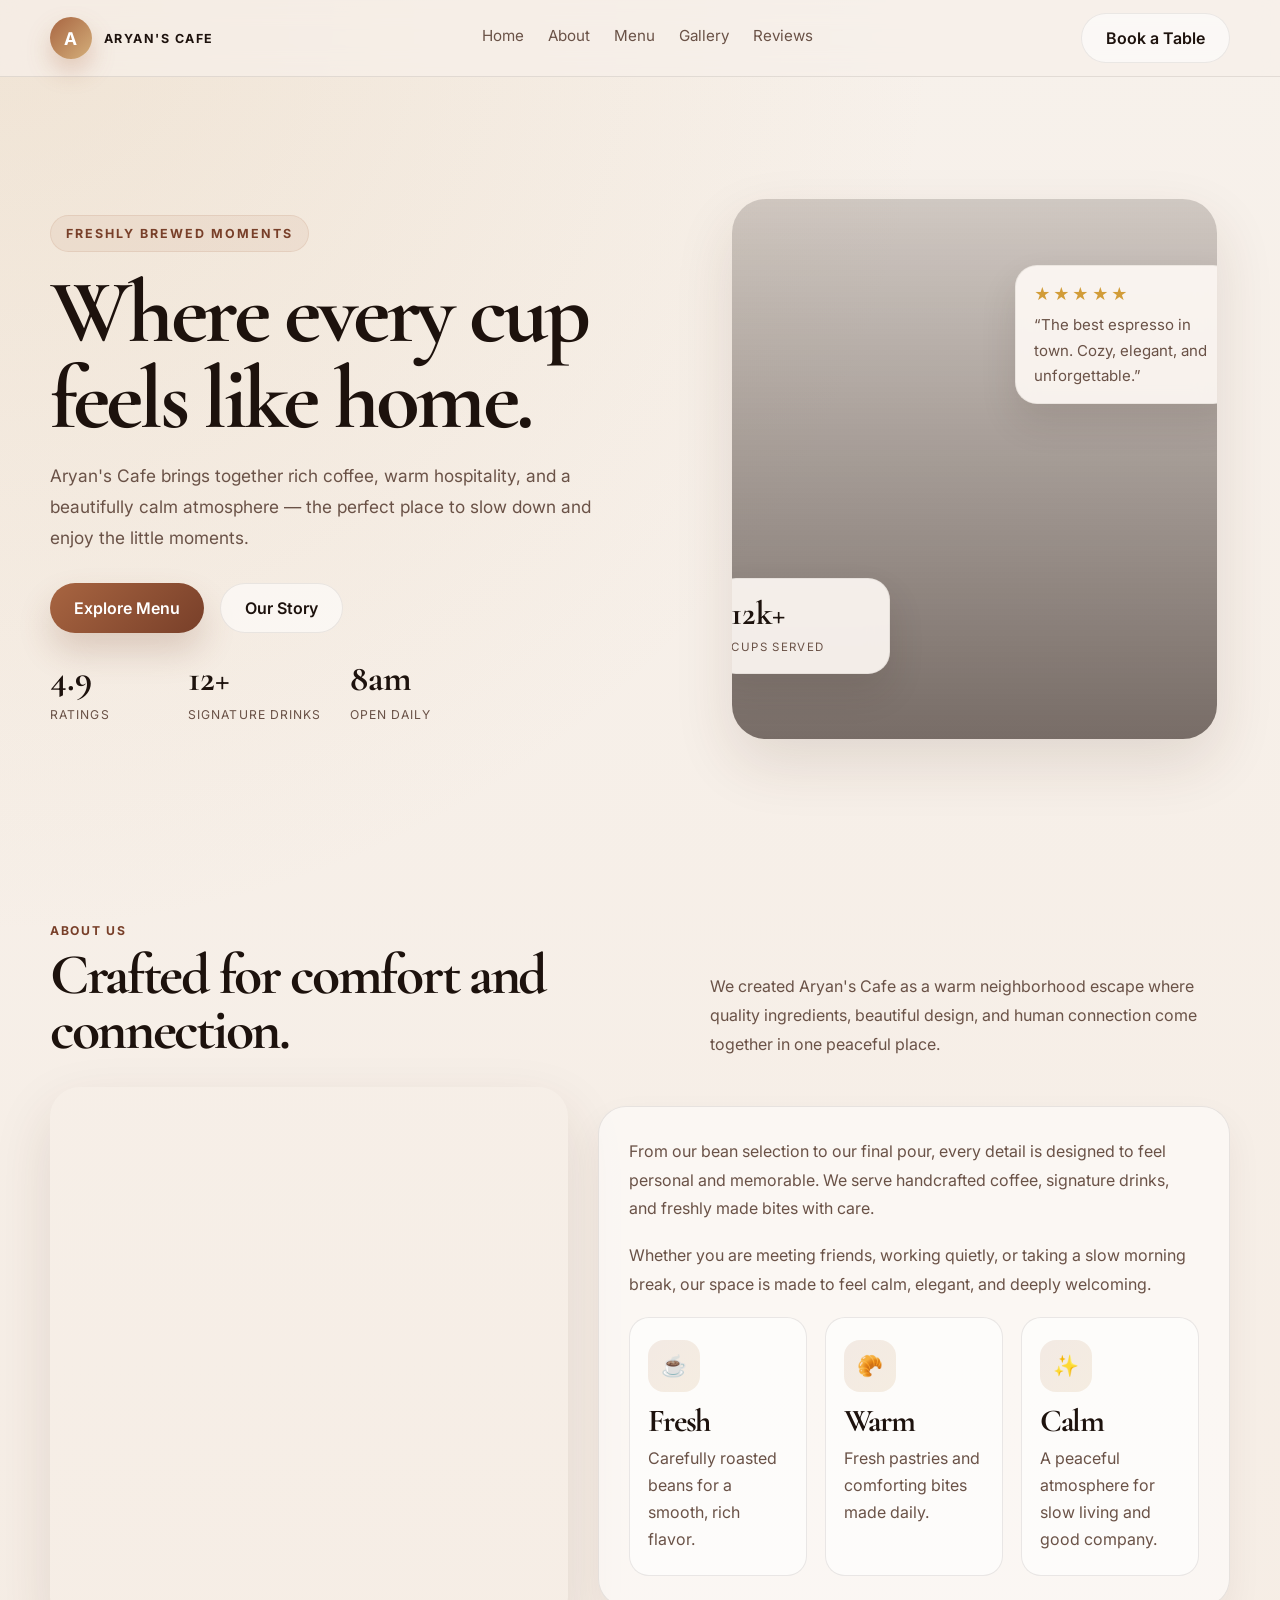
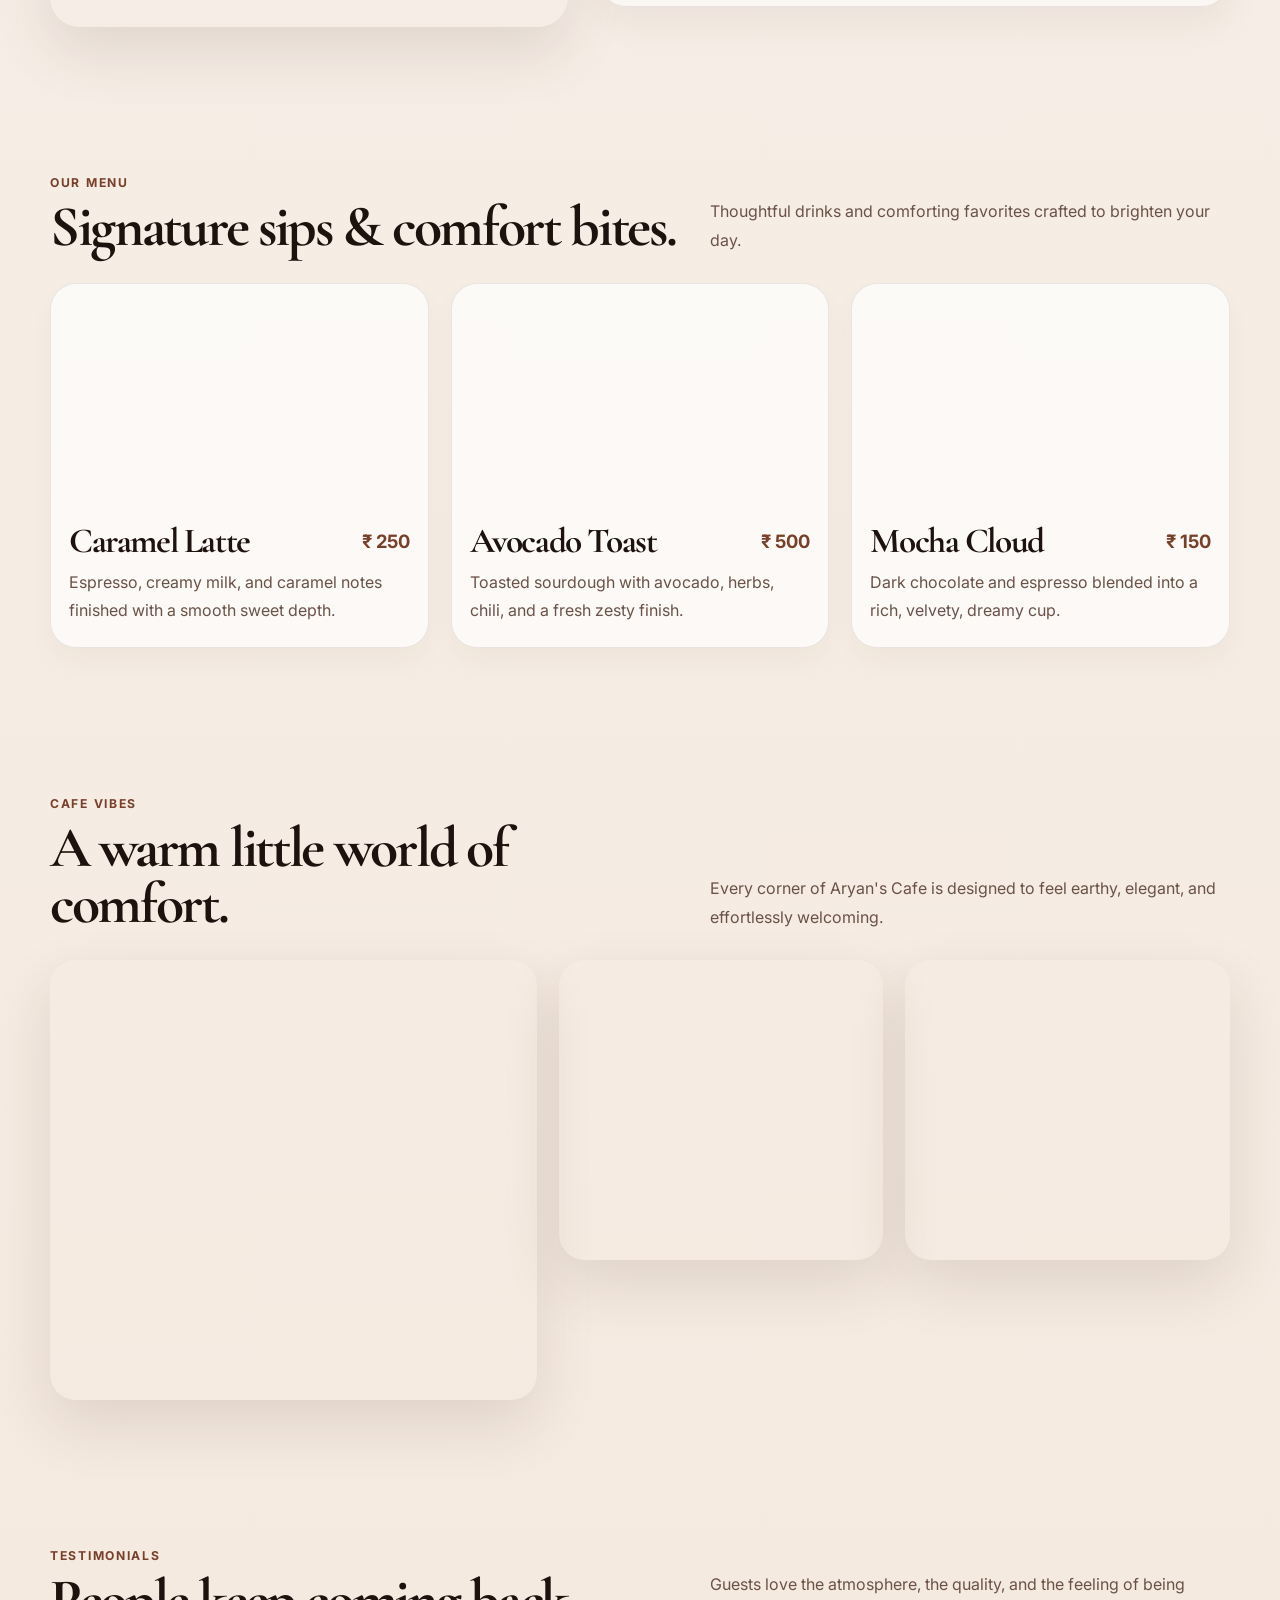
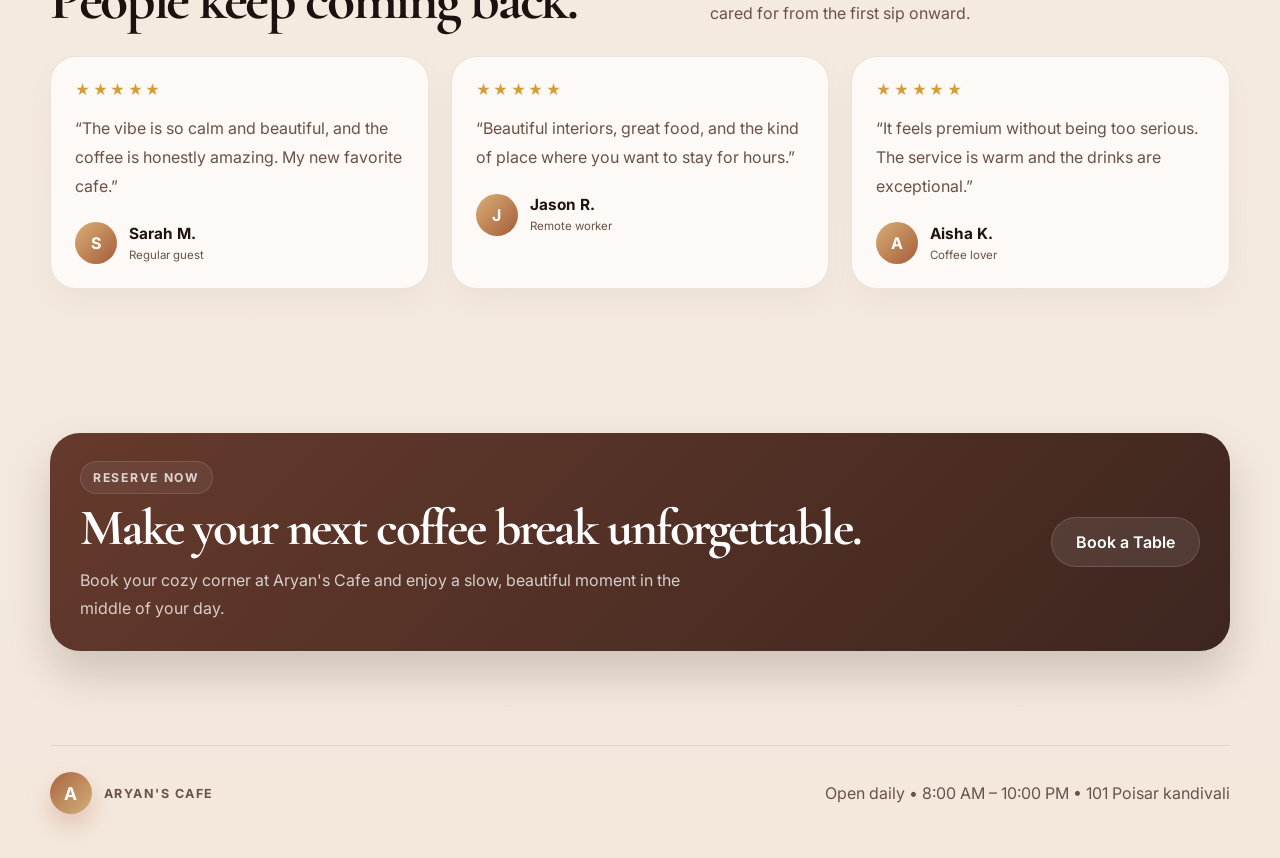
==== website.html @ 50df9d6c "feat: redesign landing page as a commit dashboard" ====
<!DOCTYPE html>
<html lang="en">
<head>
  <meta charset="UTF-8" />
  <meta name="viewport" content="width=device-width, initial-scale=1.0" />
  <title>Aryan's Cafe</title>
  <link rel="preconnect" href="https://fonts.googleapis.com" />
  <link rel="preconnect" href="https://fonts.gstatic.com" crossorigin />
  <link href="https://fonts.googleapis.com/css2?family=Cormorant+Garamond:wght@400;500;600;700&family=Inter:wght@400;500;600;700&display=swap" rel="stylesheet" />
  <style>
    :root {
      --bg: #f7f0ea;
      --bg-2: #efe0d2;
      --panel: rgba(255, 255, 255, 0.72);
      --card: #fff9f3;
      --text: #1d120d;
      --muted: #6a5247;
      --accent: #a86541;
      --accent-dark: #783f29;
      --gold: #d4af7b;
      --line: rgba(29, 18, 13, 0.09);
      --shadow: 0 24px 60px rgba(72, 42, 28, 0.12);
    }

    * { box-sizing: border-box; }
    html { scroll-behavior: smooth; }
    body {
      margin: 0;
      font-family: 'Inter', sans-serif;
      background:
        radial-gradient(circle at top left, rgba(212, 175, 123, 0.2), transparent 22%),
        linear-gradient(180deg, #f7f1eb 0%, #f4e8dd 100%);
      color: var(--text);
    }

    img {
      max-width: 100%;
      display: block;
    }

    a {
      text-decoration: none;
      color: inherit;
    }

    .container {
      width: min(1180px, calc(100% - 32px));
      margin: 0 auto;
    }

    .topbar {
      position: sticky;
      top: 0;
      z-index: 50;
      backdrop-filter: blur(12px);
      background: rgba(247, 240, 234, 0.7);
      border-bottom: 1px solid var(--line);
    }

    .nav {
      display: flex;
      align-items: center;
      justify-content: space-between;
      min-height: 76px;
      gap: 18px;
    }

    .brand {
      display: flex;
      align-items: center;
      gap: 12px;
      font-weight: 700;
      letter-spacing: 0.12em;
      text-transform: uppercase;
      font-size: 0.78rem;
    }

    .brand-mark {
      width: 42px;
      height: 42px;
      border-radius: 50%;
      display: grid;
      place-items: center;
      background: linear-gradient(135deg, var(--accent) 0%, var(--gold) 100%);
      color: white;
      box-shadow: 0 12px 24px rgba(168, 101, 65, 0.28);
      font-size: 1.1rem;
    }

    .nav-links {
      display: flex;
      align-items: center;
      gap: 24px;
      color: var(--muted);
      font-size: 0.95rem;
    }

    .nav-links a {
      position: relative;
      padding-bottom: 6px;
    }

    .nav-links a::after {
      content: "";
      position: absolute;
      left: 0;
      bottom: 0;
      width: 100%;
      height: 2px;
      background: var(--accent);
      transform: scaleX(0);
      transform-origin: center;
      transition: transform 0.25s ease;
    }

    .nav-links a:hover::after {
      transform: scaleX(1);
    }

    .btn {
      display: inline-flex;
      align-items: center;
      justify-content: center;
      padding: 14px 24px;
      border-radius: 999px;
      font-weight: 600;
      transition: transform 0.2s ease, box-shadow 0.2s ease;
    }

    .btn:hover {
      transform: translateY(-2px);
    }

    .btn-primary {
      background: linear-gradient(135deg, var(--accent) 0%, var(--accent-dark) 100%);
      color: white;
      box-shadow: 0 18px 34px rgba(120, 63, 41, 0.2);
    }

    .btn-secondary {
      background: rgba(255,255,255,0.55);
      border: 1px solid rgba(29,18,13,0.08);
      color: var(--text);
    }

    .hero {
      padding: 82px 0 68px;
    }

    .hero-inner {
      display: grid;
      grid-template-columns: 1.1fr 0.9fr;
      align-items: center;
      gap: 44px;
    }

    h1, h2, h3 {
      margin: 0;
      font-family: 'Cormorant Garamond', serif;
      line-height: 0.96;
      letter-spacing: -0.04em;
    }

    h1 {
      font-size: clamp(4rem, 7vw, 6.5rem);
      margin-bottom: 18px;
    }

    .eyebrow {
      display: inline-block;
      margin-bottom: 18px;
      padding: 10px 15px;
      border-radius: 999px;
      background: rgba(168, 101, 65, 0.08);
      border: 1px solid rgba(168,101,65,0.12);
      color: var(--accent-dark);
      letter-spacing: 0.16em;
      text-transform: uppercase;
      font-size: 0.78rem;
      font-weight: 700;
    }

    .subtitle {
      max-width: 560px;
      font-size: 1.08rem;
      line-height: 1.8;
      color: var(--muted);
      margin: 0 0 30px;
    }

    .hero-actions {
      display: flex;
      flex-wrap: wrap;
      gap: 16px;
      margin-bottom: 28px;
    }

    .mini-stats {
      display: flex;
      flex-wrap: wrap;
      gap: 28px;
    }

    .mini-stats .stat {
      min-width: 110px;
    }

    .mini-stats strong {
      display: block;
      font-family: 'Cormorant Garamond', serif;
      font-size: 2.3rem;
      line-height: 1;
      margin-bottom: 5px;
    }

    .mini-stats span {
      color: var(--muted);
      font-size: 0.76rem;
      letter-spacing: 0.09em;
      text-transform: uppercase;
    }

    .hero-visual {
      position: relative;
      display: flex;
      align-items: center;
      justify-content: center;
      min-height: 620px;
    }

    .visual-card {
      position: relative;
      width: min(95%, 540px);
      aspect-ratio: 0.9;
      border-radius: 34px;
      overflow: hidden;
      background:
        linear-gradient(180deg, rgba(28,14,9,0.18), rgba(28,14,9,0.58)),
        url('https://images.unsplash.com/photo-1509042239860-f550ce710b93?auto=format&fit=crop&w=1000&q=80') center/cover no-repeat;
      box-shadow: var(--shadow);
    }

    .floating-badge,
    .floating-note {
      position: absolute;
      background: rgba(255, 250, 245, 0.9);
      backdrop-filter: blur(10px);
      border-radius: 22px;
      border: 1px solid rgba(29,18,13,0.06);
      box-shadow: 0 18px 36px rgba(47,31,23,0.12);
    }

    .floating-badge {
      left: -18px;
      bottom: 65px;
      width: 176px;
      padding: 18px 16px;
    }

    .floating-badge strong {
      display: block;
      font-family: 'Cormorant Garamond', serif;
      font-size: 2.1rem;
      line-height: 1;
      margin-bottom: 4px;
    }

    .floating-badge span {
      color: var(--muted);
      font-size: 0.72rem;
      text-transform: uppercase;
      letter-spacing: 0.12em;
    }

    .floating-note {
      right: -18px;
      top: 66px;
      width: 220px;
      padding: 18px 18px 14px;
    }

    .rating {
      color: #d29c38;
      letter-spacing: 0.14em;
      margin-bottom: 8px;
    }

    .floating-note p {
      margin: 0;
      line-height: 1.7;
      color: var(--muted);
      font-size: 0.94rem;
    }

    .section {
      padding: 72px 0;
    }

    .section-head {
      display: flex;
      align-items: end;
      justify-content: space-between;
      gap: 24px;
      margin-bottom: 28px;
    }

    .section-kicker {
      display: inline-block;
      margin-bottom: 10px;
      font-size: 0.76rem;
      letter-spacing: 0.14em;
      text-transform: uppercase;
      font-weight: 700;
      color: var(--accent-dark);
    }

    .section-head h2 {
      font-size: clamp(2.8rem, 4.5vw, 4.2rem);
    }

    .lead {
      max-width: 520px;
      margin: 0;
      color: var(--muted);
      line-height: 1.8;
    }

    .about-grid {
      display: grid;
      grid-template-columns: 0.9fr 1.1fr;
      gap: 30px;
      align-items: center;
    }

    .about-photo {
      min-height: 540px;
      border-radius: 30px;
      background: url('https://images.unsplash.com/photo-1554118811-1e0d58224f24?auto=format&fit=crop&w=1000&q=80') center/cover no-repeat;
      box-shadow: var(--shadow);
    }

    .about-panel {
      background: rgba(255,255,255,0.52);
      border: 1px solid var(--line);
      border-radius: 28px;
      padding: 30px;
      box-shadow: 0 16px 36px rgba(60, 33, 26, 0.06);
    }

    .about-panel p {
      margin: 0 0 18px;
      color: var(--muted);
      line-height: 1.8;
    }

    .feature-list {
      display: grid;
      grid-template-columns: repeat(3, minmax(0, 1fr));
      gap: 18px;
      margin-top: 18px;
    }

    .feature-card {
      background: rgba(255,255,255,0.58);
      border: 1px solid var(--line);
      border-radius: 20px;
      padding: 22px 18px;
    }

    .feature-icon {
      width: 52px;
      height: 52px;
      border-radius: 16px;
      display: grid;
      place-items: center;
      background: linear-gradient(135deg, rgba(168, 101, 65, 0.12), rgba(212,175,123,0.2));
      margin-bottom: 14px;
      font-size: 1.3rem;
    }

    .feature-card h3 {
      font-size: 2rem;
      margin-bottom: 8px;
    }

    .feature-card p {
      margin: 0;
      color: var(--muted);
      line-height: 1.7;
    }

    .menu-grid,
    .quotes-grid {
      display: grid;
      grid-template-columns: repeat(3, minmax(0, 1fr));
      gap: 22px;
    }

    .menu-item,
    .quote-card {
      background: rgba(255,255,255,0.7);
      border: 1px solid var(--line);
      border-radius: 26px;
      overflow: hidden;
      box-shadow: 0 12px 26px rgba(72,47,36,0.04);
    }

    .menu-image {
      height: 220px;
      background-size: cover;
      background-position: center;
    }

    .menu-body {
      padding: 20px 18px 22px;
    }

    .menu-line {
      display: flex;
      align-items: center;
      justify-content: space-between;
      gap: 12px;
      margin-bottom: 10px;
    }

    .menu-line h3 {
      font-size: 2.2rem;
    }

    .price {
      color: var(--accent-dark);
      font-size: 1.15rem;
      font-weight: 700;
    }

    .menu-body p,
    .quote-card p {
      color: var(--muted);
      line-height: 1.8;
      margin: 0;
    }

    .gallery-grid {
      display: grid;
      grid-template-columns: 1.2fr 0.8fr 0.8fr;
      gap: 22px;
    }

    .gallery-large,
    .gallery-small {
      border-radius: 26px;
      overflow: hidden;
      box-shadow: var(--shadow);
      background-size: cover;
      background-position: center;
      min-height: 300px;
    }

    .gallery-large {
      min-height: 440px;
      background-image: url('https://images.unsplash.com/photo-1521017432531-fbd92d768814?auto=format&fit=crop&w=1200&q=80');
      grid-row: span 2;
    }

    .gallery-small:nth-child(2) {
      background-image: url('https://images.unsplash.com/photo-1495474472287-4d71bcdd2085?auto=format&fit=crop&w=900&q=80');
    }

    .gallery-small:nth-child(3) {
      background-image: url('https://images.unsplash.com/photo-1442512595331-e89e73853f31?auto=format&fit=crop&w=900&q=80');
    }

    .quote-card {
      padding: 24px;
    }

    .quote-stars {
      color: #d39d38;
      letter-spacing: 0.18em;
      margin-bottom: 16px;
      font-size: 0.9rem;
    }

    .quote-card p {
      margin-bottom: 22px;
    }

    .person {
      display: flex;
      align-items: center;
      gap: 12px;
    }

    .avatar {
      width: 42px;
      height: 42px;
      border-radius: 50%;
      display: grid;
      place-items: center;
      background: linear-gradient(135deg, #d9af76, #a55c39);
      color: white;
      font-weight: 700;
    }

    .person strong {
      display: block;
      font-size: 0.96rem;
    }

    .person span {
      color: var(--muted);
      font-size: 0.72rem;
    }

    .cta {
      display: flex;
      align-items: center;
      justify-content: space-between;
      gap: 24px;
      padding: 28px 30px;
      color: white;
      border-radius: 30px;
      background: linear-gradient(135deg, rgba(96, 51, 37, 0.96), rgba(54, 30, 24, 0.96));
      box-shadow: 0 24px 44px rgba(43, 25, 20, 0.18);
    }

    .cta h2 {
      font-size: clamp(2.6rem, 4vw, 3.8rem);
      margin-bottom: 12px;
    }

    .cta p {
      margin: 0;
      max-width: 620px;
      color: rgba(255,255,255,0.76);
      line-height: 1.8;
    }

    .cta .btn-secondary {
      background: rgba(255,255,255,0.09);
      border-color: rgba(255,255,255,0.14);
      color: white;
    }

    footer {
      padding: 22px 0 44px;
    }

    .footer-wrap {
      display: flex;
      align-items: center;
      justify-content: space-between;
      gap: 16px;
      flex-wrap: wrap;
      padding-top: 26px;
      border-top: 1px solid var(--line);
      color: var(--muted);
    }

    @media (max-width: 960px) {
      .hero-inner,
      .about-grid,
      .menu-grid,
      .quotes-grid,
      .gallery-grid {
        grid-template-columns: 1fr;
      }

      .feature-list {
        grid-template-columns: 1fr;
      }

      .cta {
        flex-direction: column;
        align-items: flex-start;
      }
    }

    @media (max-width: 720px) {
      .nav {
        flex-wrap: wrap;
        justify-content: center;
        padding: 12px 0;
      }

      .nav-links {
        width: 100%;
        justify-content: center;
        flex-wrap: wrap;
        gap: 12px 18px;
      }

      .hero {
        padding-top: 60px;
      }

      .section-head {
        display: block;
      }

      .section-head .lead {
        margin-top: 14px;
      }

      .hero-actions,
      .mini-stats {
        justify-content: center;
      }
    }
  </style>
</head>
<body>
  <header class="topbar">
    <div class="container nav">
      <div class="brand">
        <div class="brand-mark">A</div>
        <span>Aryan's Cafe</span>
      </div>

      <nav class="nav-links" aria-label="Main navigation">
        <a href="#home">Home</a>
        <a href="#about">About</a>
        <a href="#menu">Menu</a>
        <a href="#gallery">Gallery</a>
        <a href="#reviews">Reviews</a>
      </nav>

      <a class="btn btn-secondary" href="#contact">Book a Table</a>
    </div>
  </header>

  <main>
    <section class="hero" id="home">
      <div class="container hero-inner">
        <div>
          <span class="eyebrow">Freshly brewed moments</span>
          <h1>Where every cup feels like home.</h1>
          <p class="subtitle">
            Aryan's Cafe brings together rich coffee, warm hospitality, and a beautifully calm atmosphere — the perfect place to slow down and enjoy the little moments.
          </p>

          <div class="hero-actions">
            <a class="btn btn-primary" href="#menu">Explore Menu</a>
            <a class="btn btn-secondary" href="#about">Our Story</a>
          </div>

          <div class="mini-stats">
            <div class="stat">
              <strong>4.9</strong>
              <span>Ratings</span>
            </div>
            <div class="stat">
              <strong>12+</strong>
              <span>Signature drinks</span>
            </div>
            <div class="stat">
              <strong>8am</strong>
              <span>Open daily</span>
            </div>
          </div>
        </div>

        <div class="hero-visual">
          <div class="visual-card">
            <div class="floating-badge">
              <strong>12k+</strong>
              <span>Cups served</span>
            </div>

            <div class="floating-note">
              <div class="rating">★★★★★</div>
              <p>“The best espresso in town. Cozy, elegant, and unforgettable.”</p>
            </div>
          </div>
        </div>
      </div>
    </section>

    <section class="section" id="about">
      <div class="container">
        <div class="section-head">
          <div>
            <span class="section-kicker">About us</span>
            <h2>Crafted for comfort and connection.</h2>
          </div>
          <p class="lead">
            We created Aryan's Cafe as a warm neighborhood escape where quality ingredients, beautiful design, and human connection come together in one peaceful place.
          </p>
        </div>

        <div class="about-grid">
          <div class="about-photo"></div>

          <div class="about-panel">
            <p>
              From our bean selection to our final pour, every detail is designed to feel personal and memorable. We serve handcrafted coffee, signature drinks, and freshly made bites with care.
            </p>
            <p>
              Whether you are meeting friends, working quietly, or taking a slow morning break, our space is made to feel calm, elegant, and deeply welcoming.
            </p>

            <div class="feature-list">
              <article class="feature-card">
                <div class="feature-icon">☕</div>
                <h3>Fresh</h3>
                <p>Carefully roasted beans for a smooth, rich flavor.</p>
              </article>

              <article class="feature-card">
                <div class="feature-icon">🥐</div>
                <h3>Warm</h3>
                <p>Fresh pastries and comforting bites made daily.</p>
              </article>

              <article class="feature-card">
                <div class="feature-icon">✨</div>
                <h3>Calm</h3>
                <p>A peaceful atmosphere for slow living and good company.</p>
              </article>
            </div>
          </div>
        </div>
      </div>
    </section>

    <section class="section" id="menu">
      <div class="container">
        <div class="section-head">
          <div>
            <span class="section-kicker">Our menu</span>
            <h2>Signature sips & comfort bites.</h2>
          </div>
          <p class="lead">
            Thoughtful drinks and comforting favorites crafted to brighten your day.
          </p>
        </div>

        <div class="menu-grid">
          <article class="menu-item">
            <div class="menu-image" style="background-image: url('https://images.unsplash.com/photo-1511920170033-f8396924c348?auto=format&fit=crop&w=900&q=80');"></div>
            <div class="menu-body">
              <div class="menu-line">
                <h3>Caramel Latte</h3>
                <span class="price">₹ 250</span>
              </div>
              <p>Espresso, creamy milk, and caramel notes finished with a smooth sweet depth.</p>
            </div>
          </article>

          <article class="menu-item">
            <div class="menu-image" style="background-image: url('https://images.unsplash.com/photo-1504674900247-0877df9cc836?auto=format&fit=crop&w=900&q=80');"></div>
            <div class="menu-body">
              <div class="menu-line">
                <h3>Avocado Toast</h3>
                <span class="price">₹ 500</span>
              </div>
              <p>Toasted sourdough with avocado, herbs, chili, and a fresh zesty finish.</p>
            </div>
          </article>

          <article class="menu-item">
            <div class="menu-image" style="background-image: url('https://images.unsplash.com/photo-1461023058943-07fcbe16d735?auto=format&fit=crop&w=900&q=80');"></div>
            <div class="menu-body">
              <div class="menu-line">
                <h3>Mocha Cloud</h3>
                <span class="price">₹ 150</span>
              </div>
              <p>Dark chocolate and espresso blended into a rich, velvety, dreamy cup.</p>
            </div>
          </article>
        </div>
      </div>
    </section>

    <section class="section" id="gallery">
      <div class="container">
        <div class="section-head">
          <div>
            <span class="section-kicker">Cafe vibes</span>
            <h2>A warm little world of comfort.</h2>
          </div>
          <p class="lead">
            Every corner of Aryan's Cafe is designed to feel earthy, elegant, and effortlessly welcoming.
          </p>
        </div>

        <div class="gallery-grid">
          <div class="gallery-large"></div>
          <div class="gallery-small"></div>
          <div class="gallery-small"></div>
        </div>
      </div>
    </section>

    <section class="section" id="reviews">
      <div class="container">
        <div class="section-head">
          <div>
            <span class="section-kicker">Testimonials</span>
            <h2>People keep coming back.</h2>
          </div>
          <p class="lead">
            Guests love the atmosphere, the quality, and the feeling of being cared for from the first sip onward.
          </p>
        </div>

        <div class="quotes-grid">
          <article class="quote-card">
            <div class="quote-stars">★★★★★</div>
            <p>“The vibe is so calm and beautiful, and the coffee is honestly amazing. My new favorite cafe.”</p>
            <div class="person">
              <div class="avatar">S</div>
              <div>
                <strong>Sarah M.</strong>
                <span>Regular guest</span>
              </div>
            </div>
          </article>

          <article class="quote-card">
            <div class="quote-stars">★★★★★</div>
            <p>“Beautiful interiors, great food, and the kind of place where you want to stay for hours.”</p>
            <div class="person">
              <div class="avatar">J</div>
              <div>
                <strong>Jason R.</strong>
                <span>Remote worker</span>
              </div>
            </div>
          </article>

          <article class="quote-card">
            <div class="quote-stars">★★★★★</div>
            <p>“It feels premium without being too serious. The service is warm and the drinks are exceptional.”</p>
            <div class="person">
              <div class="avatar">A</div>
              <div>
                <strong>Aisha K.</strong>
                <span>Coffee lover</span>
              </div>
            </div>
          </article>
        </div>
      </div>
    </section>

    <section class="section" id="contact">
      <div class="container">
        <div class="cta">
          <div>
            <span class="section-kicker" style="color: rgba(255,255,255,0.78); background: rgba(255,255,255,0.06); border: 1px solid rgba(255,255,255,0.12); padding: 8px 12px; border-radius: 999px;">Reserve now</span>
            <h2>Make your next coffee break unforgettable.</h2>
            <p>Book your cozy corner at Aryan's Cafe and enjoy a slow, beautiful moment in the middle of your day.</p>
          </div>
          <a class="btn btn-secondary" href="mailto:hello@aryanscafe.com">Book a Table</a>
        </div>
      </div>
    </section>
  </main>

  <footer>
    <div class="container footer-wrap">
      <div class="brand">
        <div class="brand-mark">A</div>
        <span>Aryan's Cafe</span>
      </div>
      <div>Open daily • 8:00 AM – 10:00 PM • 101 Poisar kandivali </div>
    </div>
  </footer>
</body>
</html>
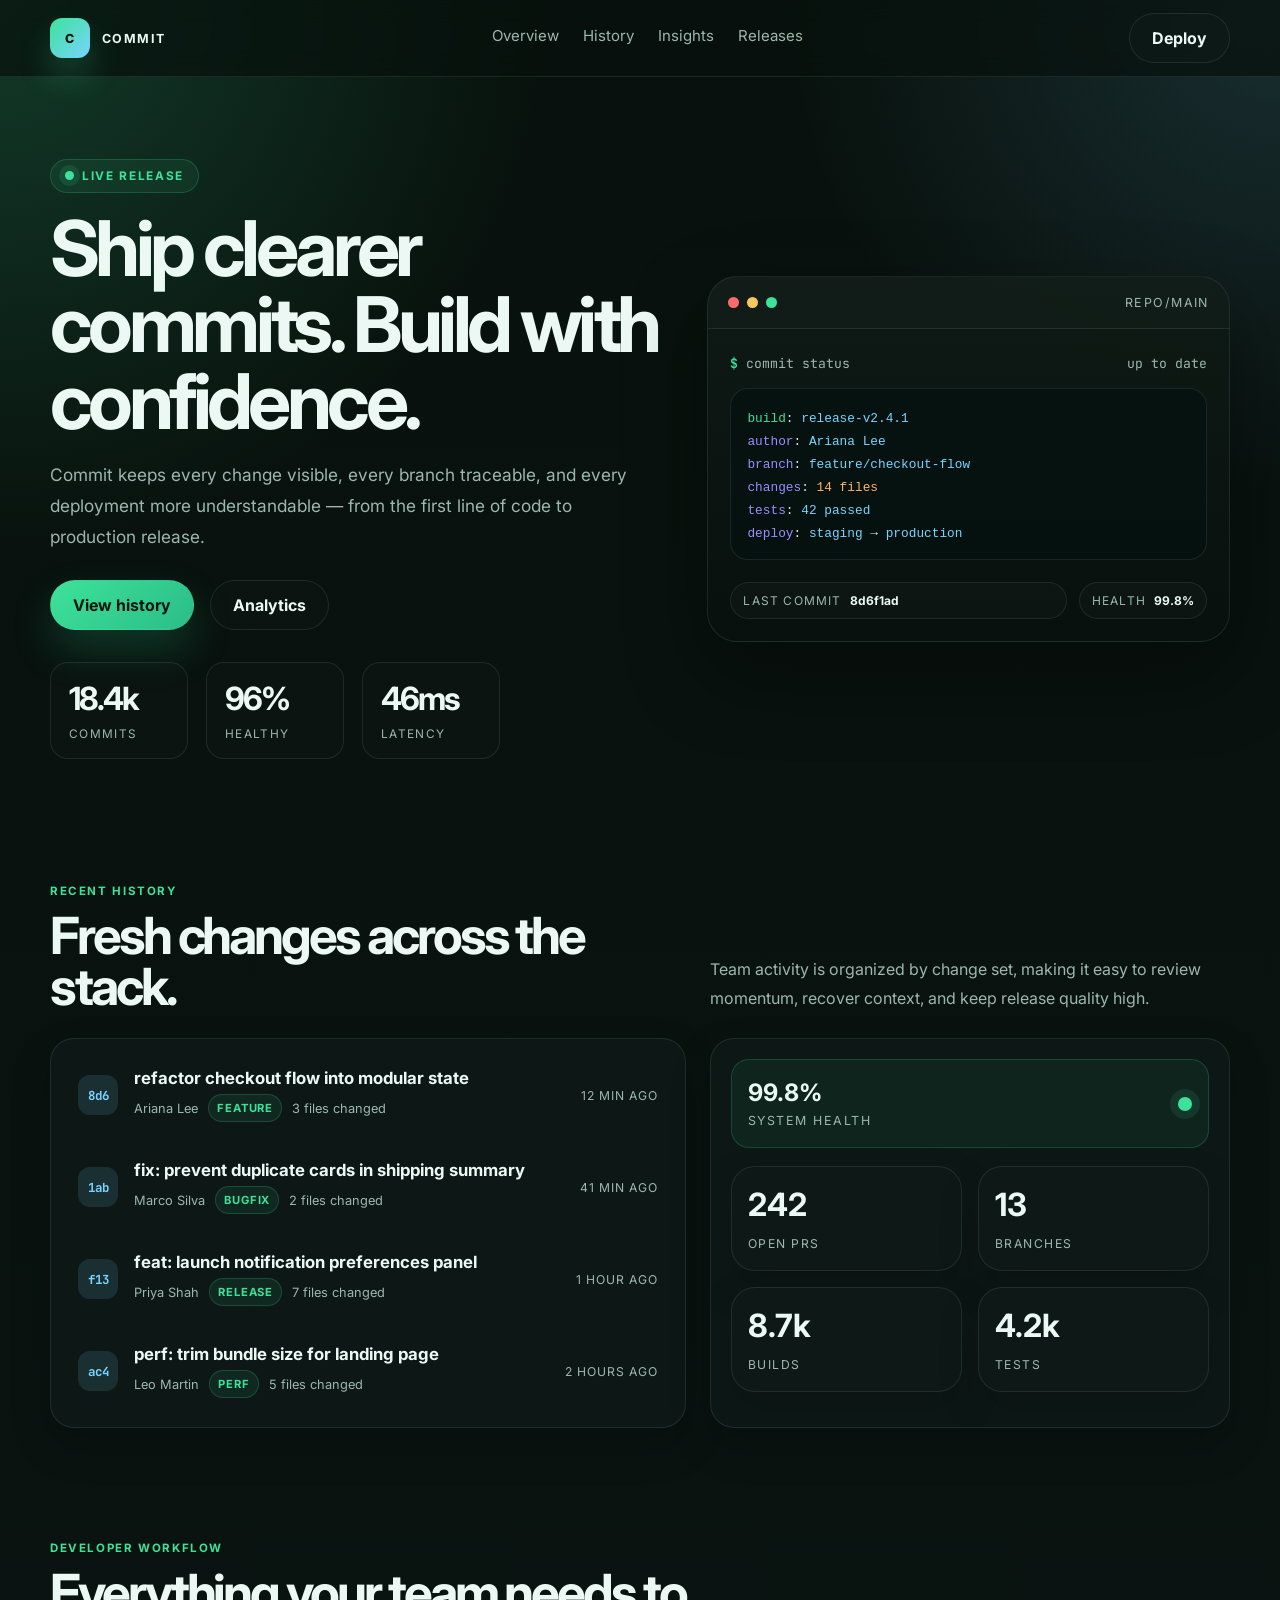
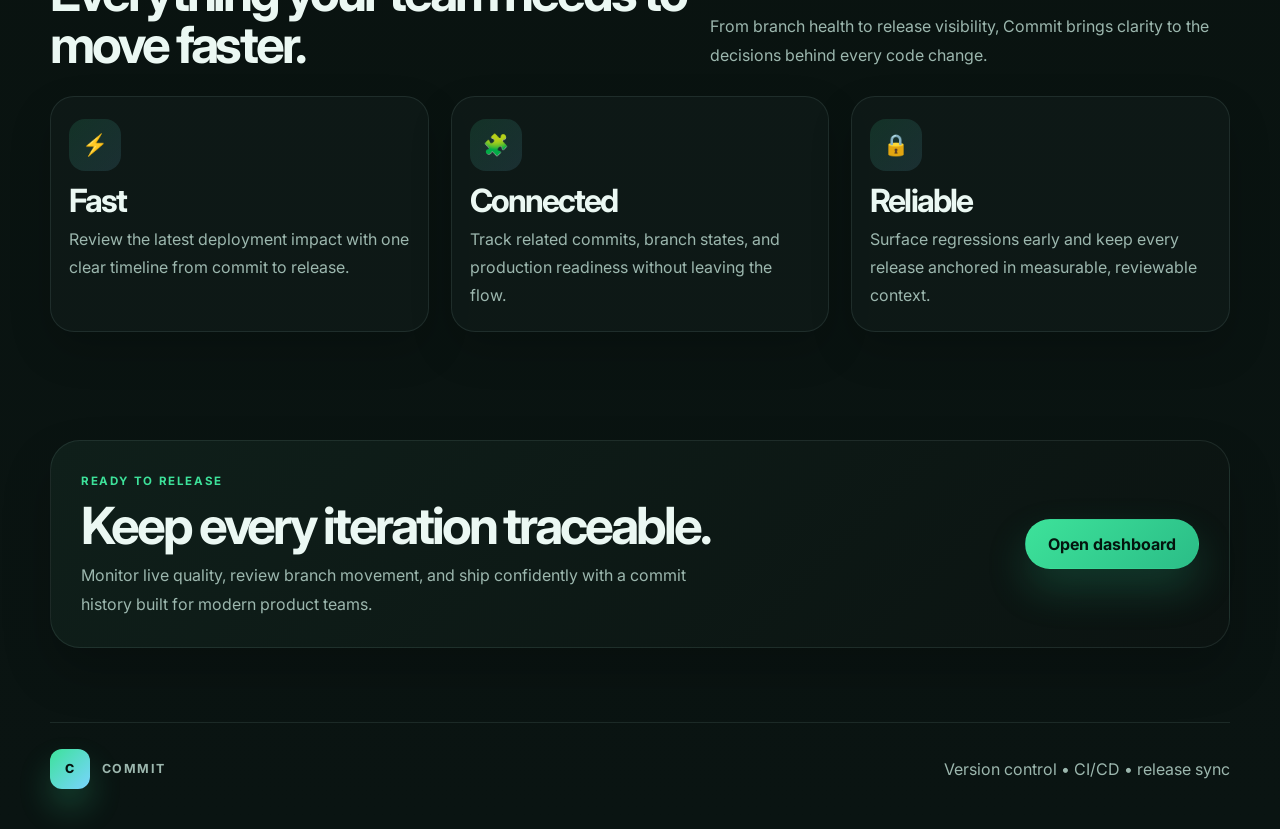
==== commit 3d4ff8ad: "feat: build commit dashboard landing page Co-authored-by: Copilot <223556219+Copilot@users.noreply.g" ====
--- a/website.html
+++ b/website.html
@@ -3,23 +3,27 @@
 <head>
   <meta charset="UTF-8" />
   <meta name="viewport" content="width=device-width, initial-scale=1.0" />
-  <title>Aryan's Cafe</title>
+  <title>Commit Page</title>
   <link rel="preconnect" href="https://fonts.googleapis.com" />
   <link rel="preconnect" href="https://fonts.gstatic.com" crossorigin />
-  <link href="https://fonts.googleapis.com/css2?family=Cormorant+Garamond:wght@400;500;600;700&family=Inter:wght@400;500;600;700&display=swap" rel="stylesheet" />
+  <link href="https://fonts.googleapis.com/css2?family=Inter:wght@400;500;600;700;800&family=JetBrains+Mono:wght@400;500;600;700&display=swap" rel="stylesheet" />
   <style>
     :root {
-      --bg: #f7f0ea;
-      --bg-2: #efe0d2;
-      --panel: rgba(255, 255, 255, 0.72);
-      --card: #fff9f3;
-      --text: #1d120d;
-      --muted: #6a5247;
-      --accent: #a86541;
-      --accent-dark: #783f29;
-      --gold: #d4af7b;
-      --line: rgba(29, 18, 13, 0.09);
-      --shadow: 0 24px 60px rgba(72, 42, 28, 0.12);
+      --bg: #08110d;
+      --bg-soft: #101b18;
+      --panel: rgba(15, 24, 21, 0.9);
+      --panel-strong: #111d1a;
+      --card: #0f1c1a;
+      --card-alt: #11221e;
+      --text: #ebf8f3;
+      --muted: #9cb7ae;
+      --line: rgba(158, 197, 185, 0.12);
+      --green: #3de29a;
+      --green-strong: #2bbd87;
+      --blue: #79d4ff;
+      --purple: #9d8cff;
+      --orange: #ffb36b;
+      --shadow: 0 32px 80px rgba(0, 0, 0, 0.38);
     }
 
     * { box-sizing: border-box; }
@@ -28,19 +32,15 @@
       margin: 0;
       font-family: 'Inter', sans-serif;
       background:
-        radial-gradient(circle at top left, rgba(212, 175, 123, 0.2), transparent 22%),
-        linear-gradient(180deg, #f7f1eb 0%, #f4e8dd 100%);
+        radial-gradient(circle at top left, rgba(61, 226, 154, 0.2), transparent 20%),
+        radial-gradient(circle at top right, rgba(121, 212, 255, 0.15), transparent 18%),
+        linear-gradient(180deg, var(--bg) 0%, #0a1412 100%);
       color: var(--text);
     }
 
-    img {
-      max-width: 100%;
-      display: block;
-    }
-
     a {
+      color: inherit;
       text-decoration: none;
-      color: inherit;
     }
 
     .container {
@@ -53,7 +53,7 @@
       top: 0;
       z-index: 50;
       backdrop-filter: blur(12px);
-      background: rgba(247, 240, 234, 0.7);
+      background: rgba(8, 17, 13, 0.72);
       border-bottom: 1px solid var(--line);
     }
 
@@ -76,15 +76,15 @@
     }
 
     .brand-mark {
-      width: 42px;
-      height: 42px;
-      border-radius: 50%;
       display: grid;
       place-items: center;
-      background: linear-gradient(135deg, var(--accent) 0%, var(--gold) 100%);
-      color: white;
-      box-shadow: 0 12px 24px rgba(168, 101, 65, 0.28);
-      font-size: 1.1rem;
+      width: 40px;
+      height: 40px;
+      border-radius: 12px;
+      background: linear-gradient(135deg, var(--green) 0%, var(--blue) 100%);
+      color: #05130e;
+      font-weight: 800;
+      box-shadow: 0 18px 32px rgba(61, 226, 154, 0.22);
     }
 
     .nav-links {
@@ -92,7 +92,7 @@
       align-items: center;
       gap: 24px;
       color: var(--muted);
-      font-size: 0.95rem;
+      font-size: 0.94rem;
     }
 
     .nav-links a {
@@ -107,215 +107,278 @@
       bottom: 0;
       width: 100%;
       height: 2px;
-      background: var(--accent);
+      border-radius: 2px;
+      background: var(--green);
       transform: scaleX(0);
       transform-origin: center;
-      transition: transform 0.25s ease;
-    }
-
-    .nav-links a:hover::after {
-      transform: scaleX(1);
-    }
+      transition: transform 0.24s ease;
+    }
+
+    .nav-links a:hover::after { transform: scaleX(1); }
 
     .btn {
       display: inline-flex;
       align-items: center;
       justify-content: center;
-      padding: 14px 24px;
+      gap: 10px;
       border-radius: 999px;
-      font-weight: 600;
+      padding: 14px 22px;
+      font-weight: 700;
       transition: transform 0.2s ease, box-shadow 0.2s ease;
-    }
-
-    .btn:hover {
-      transform: translateY(-2px);
-    }
+      border: 1px solid transparent;
+    }
+
+    .btn:hover { transform: translateY(-2px); }
 
     .btn-primary {
-      background: linear-gradient(135deg, var(--accent) 0%, var(--accent-dark) 100%);
-      color: white;
-      box-shadow: 0 18px 34px rgba(120, 63, 41, 0.2);
+      background: linear-gradient(135deg, var(--green) 0%, var(--green-strong) 100%);
+      color: #04150e;
+      box-shadow: 0 20px 40px rgba(43, 189, 135, 0.22);
     }
 
     .btn-secondary {
-      background: rgba(255,255,255,0.55);
-      border: 1px solid rgba(29,18,13,0.08);
+      background: rgba(255, 255, 255, 0.01);
+      border-color: var(--line);
       color: var(--text);
     }
 
     .hero {
-      padding: 82px 0 68px;
+      padding: 72px 0 56px;
     }
 
     .hero-inner {
       display: grid;
-      grid-template-columns: 1.1fr 0.9fr;
+      grid-template-columns: 1.08fr 0.92fr;
       align-items: center;
       gap: 44px;
+    }
+
+    .eyebrow {
+      display: inline-flex;
+      align-items: center;
+      gap: 8px;
+      padding: 9px 14px;
+      background: rgba(61, 226, 154, 0.08);
+      border: 1px solid rgba(61, 226, 154, 0.2);
+      border-radius: 999px;
+      font-size: 0.74rem;
+      letter-spacing: 0.14em;
+      text-transform: uppercase;
+      color: var(--green);
+      font-weight: 700;
+      margin-bottom: 18px;
+    }
+
+    .eyebrow::before {
+      content: "";
+      display: block;
+      width: 9px;
+      height: 9px;
+      background: var(--green);
+      border-radius: 50%;
+      box-shadow: 0 0 0 6px rgba(61, 226, 154, 0.12);
     }
 
     h1, h2, h3 {
       margin: 0;
-      font-family: 'Cormorant Garamond', serif;
-      line-height: 0.96;
-      letter-spacing: -0.04em;
+      line-height: 1;
+      letter-spacing: -0.06em;
     }
 
     h1 {
-      font-size: clamp(4rem, 7vw, 6.5rem);
+      font-size: clamp(3.6rem, 6vw, 6.2rem);
       margin-bottom: 18px;
     }
 
-    .eyebrow {
-      display: inline-block;
-      margin-bottom: 18px;
-      padding: 10px 15px;
-      border-radius: 999px;
-      background: rgba(168, 101, 65, 0.08);
-      border: 1px solid rgba(168,101,65,0.12);
-      color: var(--accent-dark);
-      letter-spacing: 0.16em;
-      text-transform: uppercase;
-      font-size: 0.78rem;
-      font-weight: 700;
-    }
-
     .subtitle {
-      max-width: 560px;
+      max-width: 580px;
+      margin: 0 0 28px;
+      color: var(--muted);
       font-size: 1.08rem;
       line-height: 1.8;
-      color: var(--muted);
-      margin: 0 0 30px;
     }
 
     .hero-actions {
       display: flex;
       flex-wrap: wrap;
       gap: 16px;
-      margin-bottom: 28px;
+      margin-bottom: 32px;
     }
 
     .mini-stats {
       display: flex;
       flex-wrap: wrap;
-      gap: 28px;
-    }
-
-    .mini-stats .stat {
-      min-width: 110px;
-    }
-
-    .mini-stats strong {
+      gap: 18px;
+    }
+
+    .stat {
+      min-width: 138px;
+      background: rgba(255,255,255,0.01);
+      border: 1px solid var(--line);
+      border-radius: 18px;
+      padding: 16px 18px;
+    }
+
+    .stat strong {
       display: block;
-      font-family: 'Cormorant Garamond', serif;
-      font-size: 2.3rem;
-      line-height: 1;
-      margin-bottom: 5px;
-    }
-
-    .mini-stats span {
-      color: var(--muted);
-      font-size: 0.76rem;
-      letter-spacing: 0.09em;
+      font-size: 2rem;
+      letter-spacing: -0.06em;
+      margin-bottom: 4px;
+    }
+
+    .stat span {
+      color: var(--muted);
+      font-size: 0.74rem;
+      letter-spacing: 0.11em;
       text-transform: uppercase;
     }
 
     .hero-visual {
       position: relative;
-      display: flex;
-      align-items: center;
-      justify-content: center;
       min-height: 620px;
-    }
-
-    .visual-card {
+      display: grid;
+      place-items: center;
+    }
+
+    .dashboard {
       position: relative;
-      width: min(95%, 540px);
-      aspect-ratio: 0.9;
-      border-radius: 34px;
+      width: min(100%, 540px);
+      background: linear-gradient(180deg, rgba(15, 26, 22, 0.96), rgba(8, 17, 13, 0.96));
+      border: 1px solid var(--line);
+      border-radius: 30px;
+      box-shadow: var(--shadow);
       overflow: hidden;
-      background:
-        linear-gradient(180deg, rgba(28,14,9,0.18), rgba(28,14,9,0.58)),
-        url('https://images.unsplash.com/photo-1509042239860-f550ce710b93?auto=format&fit=crop&w=1000&q=80') center/cover no-repeat;
-      box-shadow: var(--shadow);
-    }
-
-    .floating-badge,
-    .floating-note {
-      position: absolute;
-      background: rgba(255, 250, 245, 0.9);
-      backdrop-filter: blur(10px);
-      border-radius: 22px;
-      border: 1px solid rgba(29,18,13,0.06);
-      box-shadow: 0 18px 36px rgba(47,31,23,0.12);
-    }
-
-    .floating-badge {
-      left: -18px;
-      bottom: 65px;
-      width: 176px;
-      padding: 18px 16px;
-    }
-
-    .floating-badge strong {
-      display: block;
-      font-family: 'Cormorant Garamond', serif;
-      font-size: 2.1rem;
-      line-height: 1;
-      margin-bottom: 4px;
-    }
-
-    .floating-badge span {
-      color: var(--muted);
-      font-size: 0.72rem;
+    }
+
+    .panel-header {
+      display: flex;
+      align-items: center;
+      justify-content: space-between;
+      padding: 18px 20px;
+      border-bottom: 1px solid var(--line);
+      background: rgba(255,255,255,0.01);
+    }
+
+    .traffic {
+      display: flex;
+      align-items: center;
+      gap: 8px;
+    }
+
+    .traffic span {
+      width: 11px;
+      height: 11px;
+      border-radius: 50%;
+      display: inline-block;
+    }
+
+    .traffic span:nth-child(1) { background: #ff6b6b; }
+    .traffic span:nth-child(2) { background: #f7c75f; }
+    .traffic span:nth-child(3) { background: var(--green); }
+
+    .repo-name {
+      color: var(--muted);
+      font-size: 0.78rem;
+      letter-spacing: 0.12em;
       text-transform: uppercase;
-      letter-spacing: 0.12em;
-    }
-
-    .floating-note {
-      right: -18px;
-      top: 66px;
-      width: 220px;
-      padding: 18px 18px 14px;
-    }
-
-    .rating {
-      color: #d29c38;
-      letter-spacing: 0.14em;
-      margin-bottom: 8px;
-    }
-
-    .floating-note p {
+    }
+
+    .terminal {
+      padding: 26px 22px 0;
+      font-family: 'JetBrains Mono', monospace;
+      font-size: 0.82rem;
+      color: var(--text);
+    }
+
+    .command-row {
+      display: flex;
+      align-items: center;
+      justify-content: space-between;
+      gap: 12px;
+      margin-bottom: 16px;
+      color: var(--muted);
+    }
+
+    .prompt {
+      color: var(--green);
+      font-weight: 600;
+    }
+
+    .code-block {
+      background: rgba(4, 18, 15, 0.8);
+      border: 1px solid var(--line);
+      border-radius: 18px;
+      overflow: hidden;
+    }
+
+    .code-block pre {
       margin: 0;
-      line-height: 1.7;
-      color: var(--muted);
-      font-size: 0.94rem;
+      padding: 18px 16px 14px;
+      color: #dfeee9;
+      line-height: 1.8;
+      white-space: pre-wrap;
+      word-break: break-word;
+      font-size: 0.8rem;
+    }
+
+    .code-block .key { color: var(--purple); }
+    .code-block .value { color: var(--blue); }
+    .code-block .verb { color: var(--green); }
+    .code-block .meta { color: var(--orange); }
+
+    .commit-strip {
+      display: grid;
+      grid-template-columns: 1fr auto;
+      gap: 12px;
+      margin-top: 22px;
+      padding: 0 22px 22px;
+    }
+
+    .chip {
+      display: inline-flex;
+      align-items: center;
+      gap: 8px;
+      border-radius: 999px;
+      padding: 10px 12px;
+      border: 1px solid var(--line);
+      background: rgba(255,255,255,0.02);
+      color: var(--muted);
+      font-size: 0.75rem;
+      text-transform: uppercase;
+      letter-spacing: 0.1em;
+    }
+
+    .chip strong {
+      color: var(--text);
+      font-weight: 700;
+      letter-spacing: normal;
+      text-transform: none;
     }
 
     .section {
-      padding: 72px 0;
-    }
-
-    .section-head {
+      padding: 54px 0;
+    }
+
+    .section-header {
       display: flex;
       align-items: end;
       justify-content: space-between;
       gap: 24px;
-      margin-bottom: 28px;
+      margin-bottom: 26px;
     }
 
     .section-kicker {
       display: inline-block;
-      margin-bottom: 10px;
-      font-size: 0.76rem;
+      color: var(--green);
+      font-size: 0.72rem;
       letter-spacing: 0.14em;
       text-transform: uppercase;
       font-weight: 700;
-      color: var(--accent-dark);
-    }
-
-    .section-head h2 {
-      font-size: clamp(2.8rem, 4.5vw, 4.2rem);
+      margin-bottom: 12px;
+    }
+
+    .section-header h2 {
+      font-size: clamp(2.7rem, 4vw, 4rem);
     }
 
     .lead {
@@ -325,45 +388,166 @@
       line-height: 1.8;
     }
 
-    .about-grid {
+    .commit-grid {
       display: grid;
-      grid-template-columns: 0.9fr 1.1fr;
-      gap: 30px;
-      align-items: center;
-    }
-
-    .about-photo {
-      min-height: 540px;
-      border-radius: 30px;
-      background: url('https://images.unsplash.com/photo-1554118811-1e0d58224f24?auto=format&fit=crop&w=1000&q=80') center/cover no-repeat;
-      box-shadow: var(--shadow);
-    }
-
-    .about-panel {
-      background: rgba(255,255,255,0.52);
+      grid-template-columns: 1.1fr 0.9fr;
+      gap: 24px;
+    }
+
+    .commit-list,
+    .info-panel,
+    .metric-card,
+    .feature-card {
+      background: rgba(16, 27, 24, 0.8);
       border: 1px solid var(--line);
-      border-radius: 28px;
-      padding: 30px;
-      box-shadow: 0 16px 36px rgba(60, 33, 26, 0.06);
-    }
-
-    .about-panel p {
-      margin: 0 0 18px;
-      color: var(--muted);
-      line-height: 1.8;
-    }
-
-    .feature-list {
+      border-radius: 24px;
+      overflow: hidden;
+      box-shadow: 0 18px 42px rgba(0,0,0,0.18);
+    }
+
+    .commit-list {
+      padding: 10px;
+    }
+
+    .commit-item {
+      display: grid;
+      grid-template-columns: 40px 1fr auto;
+      gap: 16px;
+      align-items: center;
+      padding: 18px 16px;
+      border-radius: 18px;
+      border: 1px solid transparent;
+      transition: border-color 0.2s ease, background 0.2s ease;
+    }
+
+    .commit-item:hover {
+      border-color: var(--line);
+      background: rgba(255,255,255,0.015);
+    }
+
+    .hash-badge {
+      width: 40px;
+      height: 40px;
+      border-radius: 12px;
+      display: grid;
+      place-items: center;
+      background: rgba(121, 212, 255, 0.12);
+      color: var(--blue);
+      font-family: 'JetBrains Mono', monospace;
+      font-weight: 700;
+      font-size: 0.78rem;
+    }
+
+    .commit-meta {
+      min-width: 0;
+    }
+
+    .commit-meta strong {
+      display: block;
+      font-size: 1.05rem;
+      margin-bottom: 6px;
+      white-space: nowrap;
+      overflow: hidden;
+      text-overflow: ellipsis;
+    }
+
+    .meta-row {
+      display: flex;
+      flex-wrap: wrap;
+      align-items: center;
+      gap: 10px;
+      color: var(--muted);
+      font-size: 0.8rem;
+    }
+
+    .tag {
+      padding: 6px 8px;
+      border-radius: 999px;
+      background: rgba(61, 226, 154, 0.08);
+      color: var(--green);
+      border: 1px solid rgba(61, 226, 154, 0.2);
+      font-size: 0.7rem;
+      letter-spacing: 0.08em;
+      text-transform: uppercase;
+      font-weight: 700;
+    }
+
+    .commit-time {
+      color: var(--muted);
+      font-size: 0.76rem;
+      letter-spacing: 0.08em;
+      text-transform: uppercase;
+      text-align: right;
+    }
+
+    .info-panel {
+      padding: 20px;
+    }
+
+    .status-box {
+      display: flex;
+      align-items: center;
+      justify-content: space-between;
+      gap: 16px;
+      background: rgba(61, 226, 154, 0.06);
+      border: 1px solid rgba(61, 226, 154, 0.2);
+      border-radius: 18px;
+      padding: 18px 16px;
+      margin-bottom: 18px;
+    }
+
+    .status-box strong {
+      display: block;
+      font-size: 1.5rem;
+      margin-bottom: 2px;
+    }
+
+    .status-box span {
+      color: var(--muted);
+      font-size: 0.78rem;
+      letter-spacing: 0.12em;
+      text-transform: uppercase;
+    }
+
+    .dot {
+      width: 14px;
+      height: 14px;
+      border-radius: 50%;
+      background: var(--green);
+      box-shadow: 0 0 0 8px rgba(61,226,154,0.1);
+    }
+
+    .stats-grid {
+      display: grid;
+      grid-template-columns: repeat(2, minmax(0, 1fr));
+      gap: 16px;
+    }
+
+    .metric-card {
+      padding: 18px 16px;
+    }
+
+    .metric-card strong {
+      display: block;
+      font-size: 2rem;
+      margin-bottom: 8px;
+    }
+
+    .metric-card span {
+      color: var(--muted);
+      font-size: 0.76rem;
+      letter-spacing: 0.12em;
+      text-transform: uppercase;
+    }
+
+    .feature-grid {
       display: grid;
       grid-template-columns: repeat(3, minmax(0, 1fr));
-      gap: 18px;
+      gap: 22px;
       margin-top: 18px;
     }
 
     .feature-card {
-      background: rgba(255,255,255,0.58);
-      border: 1px solid var(--line);
-      border-radius: 20px;
       padding: 22px 18px;
     }
 
@@ -373,9 +557,9 @@
       border-radius: 16px;
       display: grid;
       place-items: center;
-      background: linear-gradient(135deg, rgba(168, 101, 65, 0.12), rgba(212,175,123,0.2));
+      background: linear-gradient(135deg, rgba(61, 226, 154, 0.13), rgba(121, 212, 255, 0.12));
+      font-size: 1.3rem;
       margin-bottom: 14px;
-      font-size: 1.3rem;
     }
 
     .feature-card h3 {
@@ -386,130 +570,7 @@
     .feature-card p {
       margin: 0;
       color: var(--muted);
-      line-height: 1.7;
-    }
-
-    .menu-grid,
-    .quotes-grid {
-      display: grid;
-      grid-template-columns: repeat(3, minmax(0, 1fr));
-      gap: 22px;
-    }
-
-    .menu-item,
-    .quote-card {
-      background: rgba(255,255,255,0.7);
-      border: 1px solid var(--line);
-      border-radius: 26px;
-      overflow: hidden;
-      box-shadow: 0 12px 26px rgba(72,47,36,0.04);
-    }
-
-    .menu-image {
-      height: 220px;
-      background-size: cover;
-      background-position: center;
-    }
-
-    .menu-body {
-      padding: 20px 18px 22px;
-    }
-
-    .menu-line {
-      display: flex;
-      align-items: center;
-      justify-content: space-between;
-      gap: 12px;
-      margin-bottom: 10px;
-    }
-
-    .menu-line h3 {
-      font-size: 2.2rem;
-    }
-
-    .price {
-      color: var(--accent-dark);
-      font-size: 1.15rem;
-      font-weight: 700;
-    }
-
-    .menu-body p,
-    .quote-card p {
-      color: var(--muted);
-      line-height: 1.8;
-      margin: 0;
-    }
-
-    .gallery-grid {
-      display: grid;
-      grid-template-columns: 1.2fr 0.8fr 0.8fr;
-      gap: 22px;
-    }
-
-    .gallery-large,
-    .gallery-small {
-      border-radius: 26px;
-      overflow: hidden;
-      box-shadow: var(--shadow);
-      background-size: cover;
-      background-position: center;
-      min-height: 300px;
-    }
-
-    .gallery-large {
-      min-height: 440px;
-      background-image: url('https://images.unsplash.com/photo-1521017432531-fbd92d768814?auto=format&fit=crop&w=1200&q=80');
-      grid-row: span 2;
-    }
-
-    .gallery-small:nth-child(2) {
-      background-image: url('https://images.unsplash.com/photo-1495474472287-4d71bcdd2085?auto=format&fit=crop&w=900&q=80');
-    }
-
-    .gallery-small:nth-child(3) {
-      background-image: url('https://images.unsplash.com/photo-1442512595331-e89e73853f31?auto=format&fit=crop&w=900&q=80');
-    }
-
-    .quote-card {
-      padding: 24px;
-    }
-
-    .quote-stars {
-      color: #d39d38;
-      letter-spacing: 0.18em;
-      margin-bottom: 16px;
-      font-size: 0.9rem;
-    }
-
-    .quote-card p {
-      margin-bottom: 22px;
-    }
-
-    .person {
-      display: flex;
-      align-items: center;
-      gap: 12px;
-    }
-
-    .avatar {
-      width: 42px;
-      height: 42px;
-      border-radius: 50%;
-      display: grid;
-      place-items: center;
-      background: linear-gradient(135deg, #d9af76, #a55c39);
-      color: white;
-      font-weight: 700;
-    }
-
-    .person strong {
-      display: block;
-      font-size: 0.96rem;
-    }
-
-    .person span {
-      color: var(--muted);
-      font-size: 0.72rem;
+      line-height: 1.75;
     }
 
     .cta {
@@ -518,32 +579,26 @@
       justify-content: space-between;
       gap: 24px;
       padding: 28px 30px;
-      color: white;
       border-radius: 30px;
-      background: linear-gradient(135deg, rgba(96, 51, 37, 0.96), rgba(54, 30, 24, 0.96));
-      box-shadow: 0 24px 44px rgba(43, 25, 20, 0.18);
+      background: linear-gradient(135deg, rgba(15, 31, 26, 1), rgba(11, 19, 17, 1));
+      border: 1px solid var(--line);
+      box-shadow: 0 24px 48px rgba(0, 0, 0, 0.22);
     }
 
     .cta h2 {
-      font-size: clamp(2.6rem, 4vw, 3.8rem);
-      margin-bottom: 12px;
+      font-size: clamp(2.2rem, 4vw, 3.6rem);
+      margin: 0 0 10px;
     }
 
     .cta p {
       margin: 0;
       max-width: 620px;
-      color: rgba(255,255,255,0.76);
+      color: var(--muted);
       line-height: 1.8;
     }
 
-    .cta .btn-secondary {
-      background: rgba(255,255,255,0.09);
-      border-color: rgba(255,255,255,0.14);
-      color: white;
-    }
-
     footer {
-      padding: 22px 0 44px;
+      padding: 20px 0 40px;
     }
 
     .footer-wrap {
@@ -557,22 +612,11 @@
       color: var(--muted);
     }
 
-    @media (max-width: 960px) {
+    @media (max-width: 980px) {
       .hero-inner,
-      .about-grid,
-      .menu-grid,
-      .quotes-grid,
-      .gallery-grid {
+      .commit-grid,
+      .feature-grid {
         grid-template-columns: 1fr;
-      }
-
-      .feature-list {
-        grid-template-columns: 1fr;
-      }
-
-      .cta {
-        flex-direction: column;
-        align-items: flex-start;
       }
     }
 
@@ -591,20 +635,30 @@
       }
 
       .hero {
-        padding-top: 60px;
+        padding-top: 56px;
       }
 
-      .section-head {
+      .section-header,
+      .cta {
         display: block;
       }
 
-      .section-head .lead {
-        margin-top: 14px;
+      .section-header .lead {
+        margin-top: 12px;
       }
 
       .hero-actions,
       .mini-stats {
         justify-content: center;
+      }
+
+      .commit-item {
+        grid-template-columns: 40px 1fr;
+      }
+
+      .commit-time {
+        grid-column: 2;
+        text-align: left;
       }
     }
   </style>
@@ -613,246 +667,230 @@
   <header class="topbar">
     <div class="container nav">
       <div class="brand">
-        <div class="brand-mark">A</div>
-        <span>Aryan's Cafe</span>
+        <div class="brand-mark">C</div>
+        <span>Commit</span>
       </div>
 
       <nav class="nav-links" aria-label="Main navigation">
-        <a href="#home">Home</a>
-        <a href="#about">About</a>
-        <a href="#menu">Menu</a>
-        <a href="#gallery">Gallery</a>
-        <a href="#reviews">Reviews</a>
+        <a href="#overview">Overview</a>
+        <a href="#history">History</a>
+        <a href="#insights">Insights</a>
+        <a href="#releases">Releases</a>
       </nav>
 
-      <a class="btn btn-secondary" href="#contact">Book a Table</a>
+      <a class="btn btn-secondary" href="#contact">Deploy</a>
     </div>
   </header>
 
   <main>
-    <section class="hero" id="home">
+    <section class="hero" id="overview">
       <div class="container hero-inner">
         <div>
-          <span class="eyebrow">Freshly brewed moments</span>
-          <h1>Where every cup feels like home.</h1>
+          <div class="eyebrow">Live release</div>
+          <h1>Ship clearer commits. Build with confidence.</h1>
           <p class="subtitle">
-            Aryan's Cafe brings together rich coffee, warm hospitality, and a beautifully calm atmosphere — the perfect place to slow down and enjoy the little moments.
+            Commit keeps every change visible, every branch traceable, and every deployment more understandable — from the first line of code to production release.
           </p>
 
           <div class="hero-actions">
-            <a class="btn btn-primary" href="#menu">Explore Menu</a>
-            <a class="btn btn-secondary" href="#about">Our Story</a>
+            <a class="btn btn-primary" href="#history">View history</a>
+            <a class="btn btn-secondary" href="#insights">Analytics</a>
           </div>
 
           <div class="mini-stats">
             <div class="stat">
-              <strong>4.9</strong>
-              <span>Ratings</span>
+              <strong>18.4k</strong>
+              <span>Commits</span>
             </div>
             <div class="stat">
-              <strong>12+</strong>
-              <span>Signature drinks</span>
+              <strong>96%</strong>
+              <span>Healthy</span>
             </div>
             <div class="stat">
-              <strong>8am</strong>
-              <span>Open daily</span>
+              <strong>46ms</strong>
+              <span>Latency</span>
             </div>
           </div>
         </div>
 
         <div class="hero-visual">
-          <div class="visual-card">
-            <div class="floating-badge">
-              <strong>12k+</strong>
-              <span>Cups served</span>
-            </div>
-
-            <div class="floating-note">
-              <div class="rating">★★★★★</div>
-              <p>“The best espresso in town. Cozy, elegant, and unforgettable.”</p>
+          <div class="dashboard">
+            <div class="panel-header">
+              <div class="traffic">
+                <span></span>
+                <span></span>
+                <span></span>
+              </div>
+              <div class="repo-name">repo/main</div>
+            </div>
+
+            <div class="terminal">
+              <div class="command-row">
+                <span><span class="prompt">$</span> commit status</span>
+                <span>up to date</span>
+              </div>
+
+              <div class="code-block">
+                <pre><span class="verb">build</span>: <span class="value">release-v2.4.1</span>
+<span class="key">author</span>: <span class="value">Ariana Lee</span>
+<span class="key">branch</span>: <span class="value">feature/checkout-flow</span>
+<span class="key">changes</span>: <span class="meta">14 files</span>
+<span class="key">tests</span>: <span class="value">42 passed</span>
+<span class="key">deploy</span>: <span class="value">staging</span> → <span class="value">production</span></pre>
+              </div>
+            </div>
+
+            <div class="commit-strip">
+              <div class="chip"><span>Last commit</span> <strong>8d6f1ad</strong></div>
+              <div class="chip"><span>Health</span> <strong>99.8%</strong></div>
             </div>
           </div>
         </div>
       </div>
     </section>
 
-    <section class="section" id="about">
+    <section class="section" id="history">
       <div class="container">
-        <div class="section-head">
+        <div class="section-header">
           <div>
-            <span class="section-kicker">About us</span>
-            <h2>Crafted for comfort and connection.</h2>
+            <span class="section-kicker">Recent history</span>
+            <h2>Fresh changes across the stack.</h2>
           </div>
           <p class="lead">
-            We created Aryan's Cafe as a warm neighborhood escape where quality ingredients, beautiful design, and human connection come together in one peaceful place.
+            Team activity is organized by change set, making it easy to review momentum, recover context, and keep release quality high.
           </p>
         </div>
 
-        <div class="about-grid">
-          <div class="about-photo"></div>
-
-          <div class="about-panel">
-            <p>
-              From our bean selection to our final pour, every detail is designed to feel personal and memorable. We serve handcrafted coffee, signature drinks, and freshly made bites with care.
-            </p>
-            <p>
-              Whether you are meeting friends, working quietly, or taking a slow morning break, our space is made to feel calm, elegant, and deeply welcoming.
-            </p>
-
-            <div class="feature-list">
-              <article class="feature-card">
-                <div class="feature-icon">☕</div>
-                <h3>Fresh</h3>
-                <p>Carefully roasted beans for a smooth, rich flavor.</p>
-              </article>
-
-              <article class="feature-card">
-                <div class="feature-icon">🥐</div>
-                <h3>Warm</h3>
-                <p>Fresh pastries and comforting bites made daily.</p>
-              </article>
-
-              <article class="feature-card">
-                <div class="feature-icon">✨</div>
-                <h3>Calm</h3>
-                <p>A peaceful atmosphere for slow living and good company.</p>
-              </article>
+        <div class="commit-grid">
+          <div class="commit-list">
+            <div class="commit-item">
+              <div class="hash-badge">8d6</div>
+              <div class="commit-meta">
+                <strong>refactor checkout flow into modular state</strong>
+                <div class="meta-row">
+                  <span>Ariana Lee</span>
+                  <span class="tag">feature</span>
+                  <span>3 files changed</span>
+                </div>
+              </div>
+              <div class="commit-time">12 min ago</div>
+            </div>
+
+            <div class="commit-item">
+              <div class="hash-badge">1ab</div>
+              <div class="commit-meta">
+                <strong>fix: prevent duplicate cards in shipping summary</strong>
+                <div class="meta-row">
+                  <span>Marco Silva</span>
+                  <span class="tag">bugfix</span>
+                  <span>2 files changed</span>
+                </div>
+              </div>
+              <div class="commit-time">41 min ago</div>
+            </div>
+
+            <div class="commit-item">
+              <div class="hash-badge">f13</div>
+              <div class="commit-meta">
+                <strong>feat: launch notification preferences panel</strong>
+                <div class="meta-row">
+                  <span>Priya Shah</span>
+                  <span class="tag">release</span>
+                  <span>7 files changed</span>
+                </div>
+              </div>
+              <div class="commit-time">1 hour ago</div>
+            </div>
+
+            <div class="commit-item">
+              <div class="hash-badge">ac4</div>
+              <div class="commit-meta">
+                <strong>perf: trim bundle size for landing page</strong>
+                <div class="meta-row">
+                  <span>Leo Martin</span>
+                  <span class="tag">perf</span>
+                  <span>5 files changed</span>
+                </div>
+              </div>
+              <div class="commit-time">2 hours ago</div>
             </div>
           </div>
+
+          <aside class="info-panel">
+            <div class="status-box">
+              <div>
+                <strong>99.8%</strong>
+                <span>System health</span>
+              </div>
+              <div class="dot"></div>
+            </div>
+
+            <div class="stats-grid">
+              <div class="metric-card">
+                <strong>242</strong>
+                <span>Open PRs</span>
+              </div>
+              <div class="metric-card">
+                <strong>13</strong>
+                <span>Branches</span>
+              </div>
+              <div class="metric-card">
+                <strong>8.7k</strong>
+                <span>Builds</span>
+              </div>
+              <div class="metric-card">
+                <strong>4.2k</strong>
+                <span>Tests</span>
+              </div>
+            </div>
+          </aside>
         </div>
       </div>
     </section>
 
-    <section class="section" id="menu">
+    <section class="section" id="insights">
       <div class="container">
-        <div class="section-head">
+        <div class="section-header">
           <div>
-            <span class="section-kicker">Our menu</span>
-            <h2>Signature sips & comfort bites.</h2>
+            <span class="section-kicker">Developer workflow</span>
+            <h2>Everything your team needs to move faster.</h2>
           </div>
           <p class="lead">
-            Thoughtful drinks and comforting favorites crafted to brighten your day.
+            From branch health to release visibility, Commit brings clarity to the decisions behind every code change.
           </p>
         </div>
 
-        <div class="menu-grid">
-          <article class="menu-item">
-            <div class="menu-image" style="background-image: url('https://images.unsplash.com/photo-1511920170033-f8396924c348?auto=format&fit=crop&w=900&q=80');"></div>
-            <div class="menu-body">
-              <div class="menu-line">
-                <h3>Caramel Latte</h3>
-                <span class="price">₹ 250</span>
-              </div>
-              <p>Espresso, creamy milk, and caramel notes finished with a smooth sweet depth.</p>
-            </div>
+        <div class="feature-grid">
+          <article class="feature-card">
+            <div class="feature-icon">⚡</div>
+            <h3>Fast</h3>
+            <p>Review the latest deployment impact with one clear timeline from commit to release.</p>
           </article>
 
-          <article class="menu-item">
-            <div class="menu-image" style="background-image: url('https://images.unsplash.com/photo-1504674900247-0877df9cc836?auto=format&fit=crop&w=900&q=80');"></div>
-            <div class="menu-body">
-              <div class="menu-line">
-                <h3>Avocado Toast</h3>
-                <span class="price">₹ 500</span>
-              </div>
-              <p>Toasted sourdough with avocado, herbs, chili, and a fresh zesty finish.</p>
-            </div>
+          <article class="feature-card">
+            <div class="feature-icon">🧩</div>
+            <h3>Connected</h3>
+            <p>Track related commits, branch states, and production readiness without leaving the flow.</p>
           </article>
 
-          <article class="menu-item">
-            <div class="menu-image" style="background-image: url('https://images.unsplash.com/photo-1461023058943-07fcbe16d735?auto=format&fit=crop&w=900&q=80');"></div>
-            <div class="menu-body">
-              <div class="menu-line">
-                <h3>Mocha Cloud</h3>
-                <span class="price">₹ 150</span>
-              </div>
-              <p>Dark chocolate and espresso blended into a rich, velvety, dreamy cup.</p>
-            </div>
+          <article class="feature-card">
+            <div class="feature-icon">🔒</div>
+            <h3>Reliable</h3>
+            <p>Surface regressions early and keep every release anchored in measurable, reviewable context.</p>
           </article>
         </div>
       </div>
     </section>
 
-    <section class="section" id="gallery">
-      <div class="container">
-        <div class="section-head">
-          <div>
-            <span class="section-kicker">Cafe vibes</span>
-            <h2>A warm little world of comfort.</h2>
-          </div>
-          <p class="lead">
-            Every corner of Aryan's Cafe is designed to feel earthy, elegant, and effortlessly welcoming.
-          </p>
-        </div>
-
-        <div class="gallery-grid">
-          <div class="gallery-large"></div>
-          <div class="gallery-small"></div>
-          <div class="gallery-small"></div>
-        </div>
-      </div>
-    </section>
-
-    <section class="section" id="reviews">
-      <div class="container">
-        <div class="section-head">
-          <div>
-            <span class="section-kicker">Testimonials</span>
-            <h2>People keep coming back.</h2>
-          </div>
-          <p class="lead">
-            Guests love the atmosphere, the quality, and the feeling of being cared for from the first sip onward.
-          </p>
-        </div>
-
-        <div class="quotes-grid">
-          <article class="quote-card">
-            <div class="quote-stars">★★★★★</div>
-            <p>“The vibe is so calm and beautiful, and the coffee is honestly amazing. My new favorite cafe.”</p>
-            <div class="person">
-              <div class="avatar">S</div>
-              <div>
-                <strong>Sarah M.</strong>
-                <span>Regular guest</span>
-              </div>
-            </div>
-          </article>
-
-          <article class="quote-card">
-            <div class="quote-stars">★★★★★</div>
-            <p>“Beautiful interiors, great food, and the kind of place where you want to stay for hours.”</p>
-            <div class="person">
-              <div class="avatar">J</div>
-              <div>
-                <strong>Jason R.</strong>
-                <span>Remote worker</span>
-              </div>
-            </div>
-          </article>
-
-          <article class="quote-card">
-            <div class="quote-stars">★★★★★</div>
-            <p>“It feels premium without being too serious. The service is warm and the drinks are exceptional.”</p>
-            <div class="person">
-              <div class="avatar">A</div>
-              <div>
-                <strong>Aisha K.</strong>
-                <span>Coffee lover</span>
-              </div>
-            </div>
-          </article>
-        </div>
-      </div>
-    </section>
-
-    <section class="section" id="contact">
+    <section class="section" id="releases">
       <div class="container">
         <div class="cta">
           <div>
-            <span class="section-kicker" style="color: rgba(255,255,255,0.78); background: rgba(255,255,255,0.06); border: 1px solid rgba(255,255,255,0.12); padding: 8px 12px; border-radius: 999px;">Reserve now</span>
-            <h2>Make your next coffee break unforgettable.</h2>
-            <p>Book your cozy corner at Aryan's Cafe and enjoy a slow, beautiful moment in the middle of your day.</p>
+            <span class="section-kicker">Ready to release</span>
+            <h2>Keep every iteration traceable.</h2>
+            <p>Monitor live quality, review branch movement, and ship confidently with a commit history built for modern product teams.</p>
           </div>
-          <a class="btn btn-secondary" href="mailto:hello@aryanscafe.com">Book a Table</a>
+          <a class="btn btn-primary" href="#overview">Open dashboard</a>
         </div>
       </div>
     </section>
@@ -861,10 +899,10 @@
   <footer>
     <div class="container footer-wrap">
       <div class="brand">
-        <div class="brand-mark">A</div>
-        <span>Aryan's Cafe</span>
+        <div class="brand-mark">C</div>
+        <span>Commit</span>
       </div>
-      <div>Open daily • 8:00 AM – 10:00 PM • 101 Poisar kandivali </div>
+      <div>Version control • CI/CD • release sync</div>
     </div>
   </footer>
 </body>
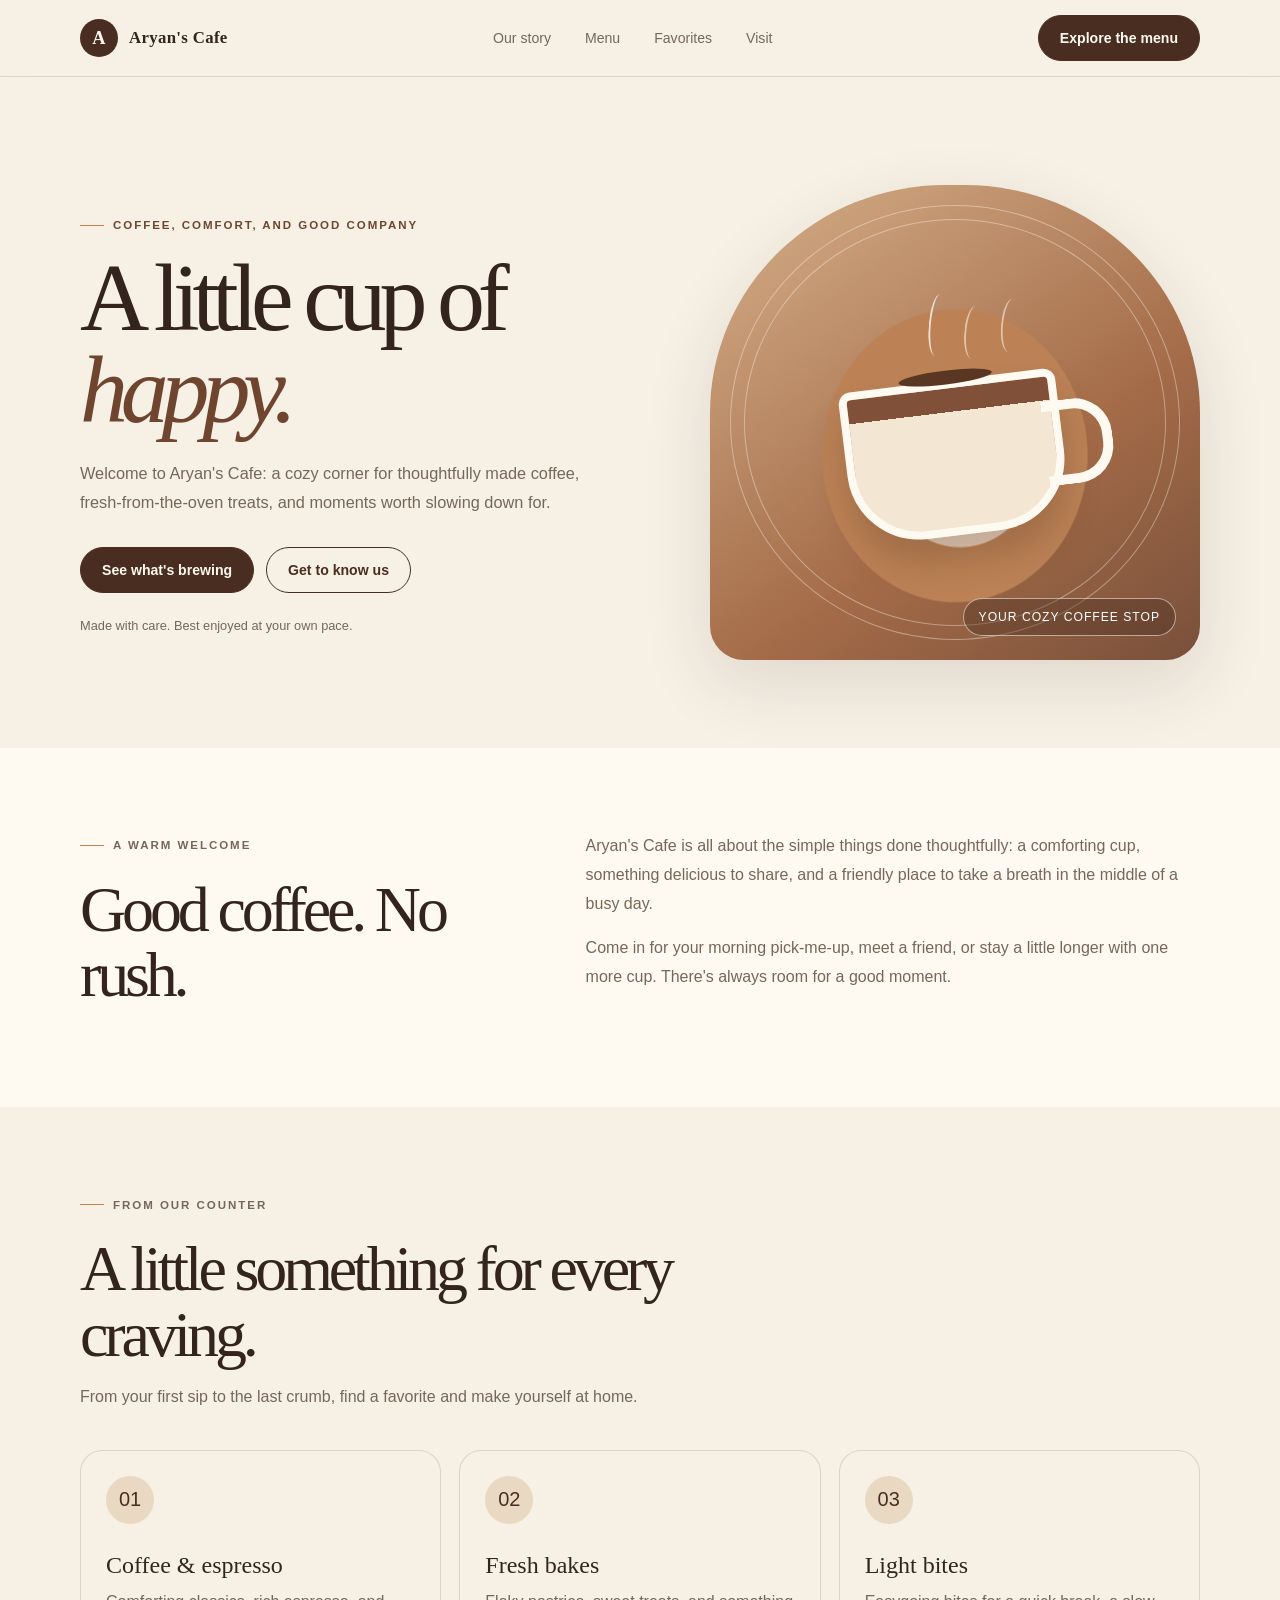
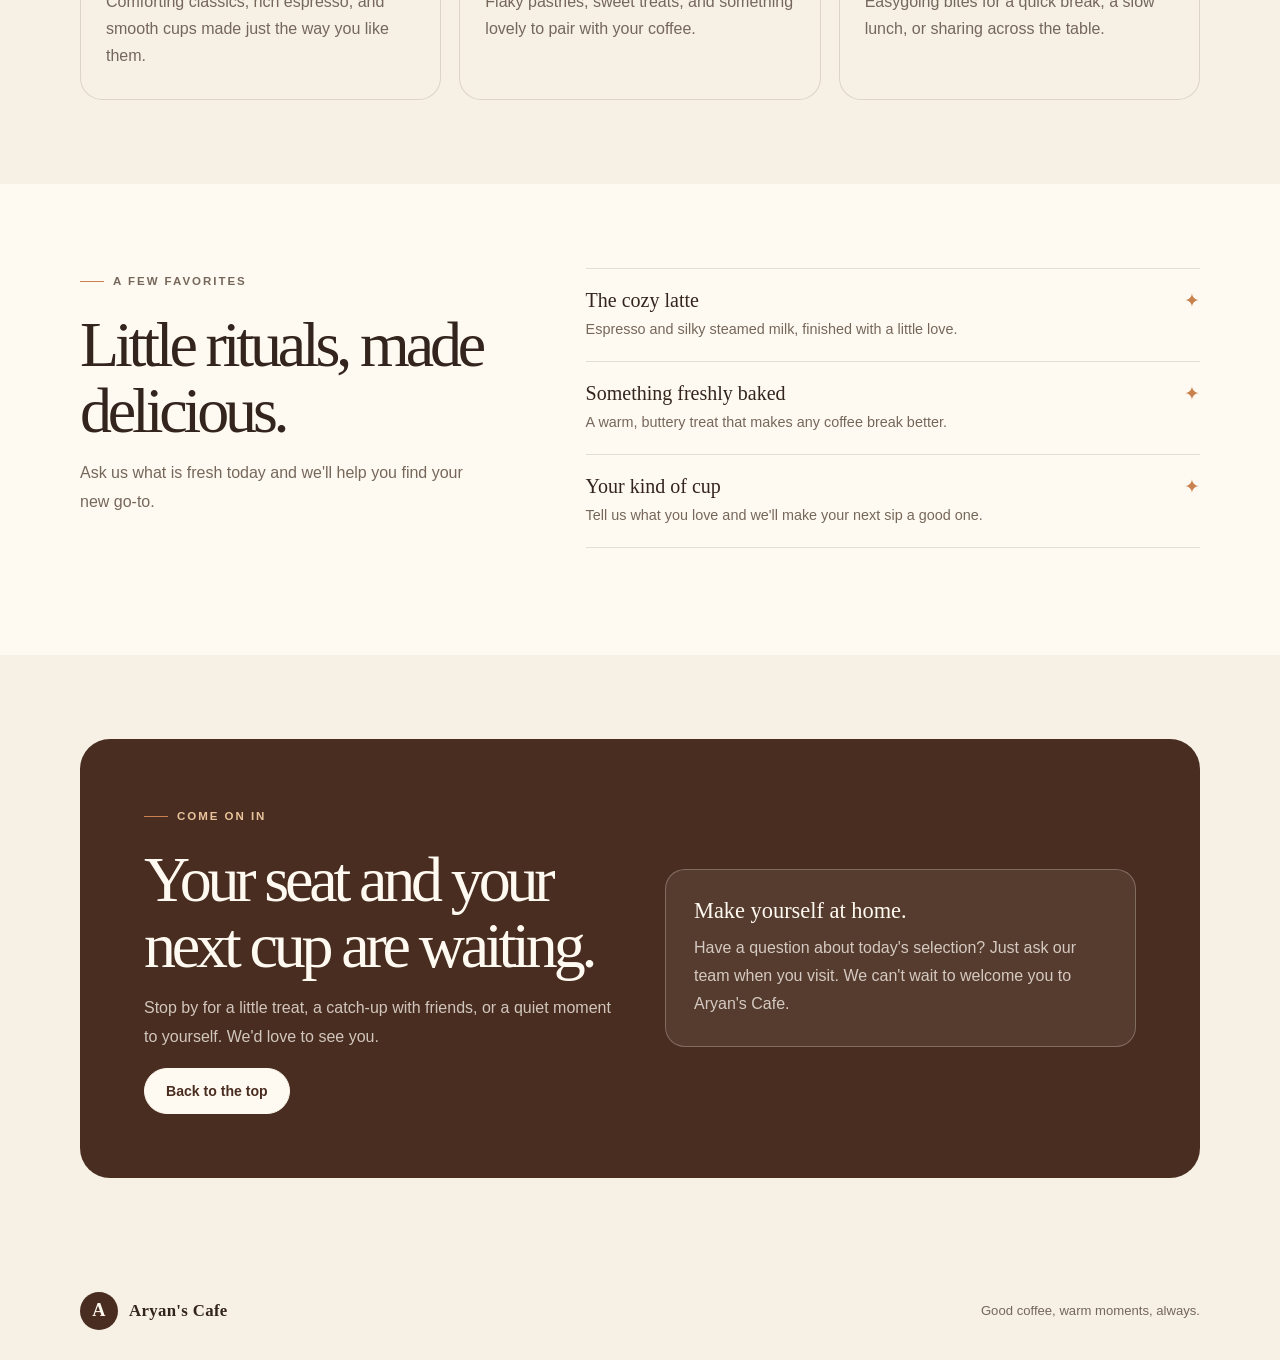
==== commit b0d5b88c: "feat: redesign site for Aryan's Cafe Co-authored-by: Copilot <223556219+Copilot@users.noreply.github" ====
--- a/website.html
+++ b/website.html
@@ -3,906 +3,596 @@
 <head>
   <meta charset="UTF-8" />
   <meta name="viewport" content="width=device-width, initial-scale=1.0" />
-  <title>Commit Page</title>
-  <link rel="preconnect" href="https://fonts.googleapis.com" />
-  <link rel="preconnect" href="https://fonts.gstatic.com" crossorigin />
-  <link href="https://fonts.googleapis.com/css2?family=Inter:wght@400;500;600;700;800&family=JetBrains+Mono:wght@400;500;600;700&display=swap" rel="stylesheet" />
+  <meta name="theme-color" content="#f6f0e5" />
+  <meta name="description" content="Aryan's Cafe is a cozy neighborhood spot for good coffee, fresh bakes, and unhurried moments." />
+  <title>Aryan's Cafe | Coffee, comfort, and good company</title>
   <style>
     :root {
-      --bg: #08110d;
-      --bg-soft: #101b18;
-      --panel: rgba(15, 24, 21, 0.9);
-      --panel-strong: #111d1a;
-      --card: #0f1c1a;
-      --card-alt: #11221e;
-      --text: #ebf8f3;
-      --muted: #9cb7ae;
-      --line: rgba(158, 197, 185, 0.12);
-      --green: #3de29a;
-      --green-strong: #2bbd87;
-      --blue: #79d4ff;
-      --purple: #9d8cff;
-      --orange: #ffb36b;
-      --shadow: 0 32px 80px rgba(0, 0, 0, 0.38);
+      color-scheme: light;
+      --cream: #f6f0e5;
+      --paper: #fffaf1;
+      --ink: #33251d;
+      --muted: #76675b;
+      --coffee: #70452f;
+      --coffee-dark: #4a2d21;
+      --caramel: #c9824e;
+      --sage: #8d9675;
+      --line: rgba(74, 45, 33, 0.14);
+      --shadow: 0 24px 70px rgba(74, 45, 33, 0.12);
     }
 
     * { box-sizing: border-box; }
-    html { scroll-behavior: smooth; }
+
+    html {
+      scroll-behavior: smooth;
+      scroll-padding-top: 92px;
+    }
+
     body {
       margin: 0;
-      font-family: 'Inter', sans-serif;
-      background:
-        radial-gradient(circle at top left, rgba(61, 226, 154, 0.2), transparent 20%),
-        radial-gradient(circle at top right, rgba(121, 212, 255, 0.15), transparent 18%),
-        linear-gradient(180deg, var(--bg) 0%, #0a1412 100%);
-      color: var(--text);
-    }
-
-    a {
-      color: inherit;
-      text-decoration: none;
-    }
-
-    .container {
-      width: min(1180px, calc(100% - 32px));
+      background: var(--cream);
+      color: var(--ink);
+      font-family: Georgia, "Times New Roman", serif;
+      -webkit-font-smoothing: antialiased;
+    }
+
+    a { color: inherit; text-decoration: none; }
+    a:focus-visible { outline: 3px solid var(--caramel); outline-offset: 4px; }
+
+    .wrap {
+      width: min(1120px, calc(100% - 40px));
       margin: 0 auto;
     }
 
     .topbar {
       position: sticky;
       top: 0;
-      z-index: 50;
-      backdrop-filter: blur(12px);
-      background: rgba(8, 17, 13, 0.72);
+      z-index: 5;
       border-bottom: 1px solid var(--line);
+      background: rgba(246, 240, 229, 0.94);
+      backdrop-filter: blur(14px);
     }
 
     .nav {
+      min-height: 76px;
       display: flex;
       align-items: center;
       justify-content: space-between;
-      min-height: 76px;
-      gap: 18px;
+      gap: 24px;
     }
 
     .brand {
-      display: flex;
-      align-items: center;
-      gap: 12px;
+      display: inline-flex;
+      align-items: center;
+      gap: 11px;
+      font-size: 1.05rem;
       font-weight: 700;
-      letter-spacing: 0.12em;
-      text-transform: uppercase;
-      font-size: 0.78rem;
+      letter-spacing: 0.02em;
+      white-space: nowrap;
     }
 
     .brand-mark {
+      width: 38px;
+      height: 38px;
       display: grid;
       place-items: center;
-      width: 40px;
-      height: 40px;
-      border-radius: 12px;
-      background: linear-gradient(135deg, var(--green) 0%, var(--blue) 100%);
-      color: #05130e;
-      font-weight: 800;
-      box-shadow: 0 18px 32px rgba(61, 226, 154, 0.22);
+      border-radius: 50%;
+      background: var(--coffee-dark);
+      color: var(--paper);
+      font-family: Georgia, serif;
+      font-size: 1.15rem;
     }
 
     .nav-links {
       display: flex;
       align-items: center;
-      gap: 24px;
+      gap: clamp(16px, 3vw, 34px);
       color: var(--muted);
-      font-size: 0.94rem;
-    }
-
-    .nav-links a {
-      position: relative;
-      padding-bottom: 6px;
-    }
-
-    .nav-links a::after {
-      content: "";
-      position: absolute;
-      left: 0;
-      bottom: 0;
-      width: 100%;
-      height: 2px;
-      border-radius: 2px;
-      background: var(--green);
-      transform: scaleX(0);
-      transform-origin: center;
-      transition: transform 0.24s ease;
-    }
-
-    .nav-links a:hover::after { transform: scaleX(1); }
-
-    .btn {
+      font-family: Arial, sans-serif;
+      font-size: 0.88rem;
+    }
+
+    .nav-links a:hover { color: var(--coffee-dark); }
+
+    .button {
+      min-height: 46px;
       display: inline-flex;
       align-items: center;
       justify-content: center;
-      gap: 10px;
+      padding: 0 21px;
+      border: 1px solid var(--coffee-dark);
       border-radius: 999px;
-      padding: 14px 22px;
+      background: var(--coffee-dark);
+      color: var(--paper);
+      font-family: Arial, sans-serif;
+      font-size: 0.88rem;
       font-weight: 700;
-      transition: transform 0.2s ease, box-shadow 0.2s ease;
-      border: 1px solid transparent;
-    }
-
-    .btn:hover { transform: translateY(-2px); }
-
-    .btn-primary {
-      background: linear-gradient(135deg, var(--green) 0%, var(--green-strong) 100%);
-      color: #04150e;
-      box-shadow: 0 20px 40px rgba(43, 189, 135, 0.22);
-    }
-
-    .btn-secondary {
-      background: rgba(255, 255, 255, 0.01);
-      border-color: var(--line);
-      color: var(--text);
-    }
-
-    .hero {
-      padding: 72px 0 56px;
-    }
-
-    .hero-inner {
-      display: grid;
-      grid-template-columns: 1.08fr 0.92fr;
-      align-items: center;
-      gap: 44px;
+      transition: transform 180ms ease, background 180ms ease;
+    }
+
+    .button:hover { transform: translateY(-2px); background: var(--coffee); }
+    .button-light { background: transparent; color: var(--coffee-dark); }
+    .button-light:hover { color: var(--paper); }
+
+    .hero { padding: clamp(54px, 9vw, 108px) 0 88px; }
+
+    .hero-grid {
+      display: grid;
+      grid-template-columns: 1.04fr 0.96fr;
+      align-items: center;
+      gap: clamp(44px, 8vw, 100px);
     }
 
     .eyebrow {
       display: inline-flex;
       align-items: center;
-      gap: 8px;
-      padding: 9px 14px;
-      background: rgba(61, 226, 154, 0.08);
-      border: 1px solid rgba(61, 226, 154, 0.2);
+      gap: 9px;
+      margin: 0 0 21px;
+      color: var(--coffee);
+      font-family: Arial, sans-serif;
+      font-size: 0.72rem;
+      font-weight: 700;
+      letter-spacing: 0.17em;
+      text-transform: uppercase;
+    }
+
+    .eyebrow::before {
+      width: 24px;
+      height: 1px;
+      background: var(--caramel);
+      content: "";
+    }
+
+    h1, h2, h3, p { margin-top: 0; }
+
+    h1 {
+      max-width: 650px;
+      margin-bottom: 22px;
+      font-size: clamp(3.35rem, 7.5vw, 6.55rem);
+      font-weight: 500;
+      letter-spacing: -0.075em;
+      line-height: 0.96;
+    }
+
+    h1 em {
+      color: var(--coffee);
+      font-weight: 500;
+    }
+
+    .intro {
+      max-width: 510px;
+      margin-bottom: 30px;
+      color: var(--muted);
+      font-family: Arial, sans-serif;
+      font-size: 1.02rem;
+      line-height: 1.8;
+    }
+
+    .hero-actions { display: flex; flex-wrap: wrap; gap: 12px; }
+
+    .hero-note {
+      margin: 25px 0 0;
+      color: var(--muted);
+      font-family: Arial, sans-serif;
+      font-size: 0.8rem;
+    }
+
+    .hero-art {
+      min-height: 475px;
+      position: relative;
+      display: grid;
+      place-items: center;
+      overflow: hidden;
+      border-radius: 48% 48% 34px 34px;
+      background:
+        radial-gradient(ellipse at 51% 58%, rgba(255, 250, 241, 0.65) 0 22%, transparent 22.5%),
+        radial-gradient(ellipse at 50% 57%, #bc8256 0 38%, transparent 38.5%),
+        linear-gradient(145deg, #d5b08a, #a46b48 62%, #79503b);
+      box-shadow: var(--shadow);
+    }
+
+    .hero-art::before,
+    .hero-art::after {
+      position: absolute;
+      border: 1px solid rgba(255, 250, 241, 0.38);
+      border-radius: 50%;
+      content: "";
+    }
+
+    .hero-art::before { inset: 20px; }
+    .hero-art::after { inset: 34px; }
+
+    .cup {
+      width: 218px;
+      height: 155px;
+      position: relative;
+      z-index: 1;
+      margin-top: 70px;
+      border: 8px solid #fffaf1;
+      border-radius: 12px 12px 72px 72px;
+      background: linear-gradient(180deg, #805038 0 17%, #f3e7d4 17% 100%);
+      box-shadow: 0 25px 35px rgba(63, 35, 22, 0.22);
+      transform: rotate(-7deg);
+    }
+
+    .cup::after {
+      width: 58px;
+      height: 65px;
+      position: absolute;
+      top: 25px;
+      right: -58px;
+      border: 10px solid #fffaf1;
+      border-left: 0;
+      border-radius: 0 38px 38px 0;
+      content: "";
+    }
+
+    .cup::before {
+      width: 94px;
+      height: 14px;
+      position: absolute;
+      top: -18px;
+      left: 54px;
+      border-radius: 50%;
+      background: #593723;
+      content: "";
+    }
+
+    .steam {
+      width: 18px;
+      height: 62px;
+      position: absolute;
+      top: -95px;
+      left: 91px;
+      border-left: 2px solid rgba(255, 250, 241, 0.8);
+      border-radius: 50%;
+      transform: rotate(12deg);
+    }
+
+    .steam::before,
+    .steam::after {
+      width: 18px;
+      height: 54px;
+      position: absolute;
+      top: 8px;
+      left: 34px;
+      border-left: 2px solid rgba(255, 250, 241, 0.55);
+      border-radius: 50%;
+      content: "";
+    }
+
+    .steam::after { left: 70px; top: -2px; }
+
+    .art-label {
+      position: absolute;
+      right: 24px;
+      bottom: 24px;
+      z-index: 2;
+      padding: 11px 15px;
+      border: 1px solid rgba(255, 250, 241, 0.55);
       border-radius: 999px;
-      font-size: 0.74rem;
-      letter-spacing: 0.14em;
-      text-transform: uppercase;
-      color: var(--green);
-      font-weight: 700;
-      margin-bottom: 18px;
-    }
-
-    .eyebrow::before {
-      content: "";
-      display: block;
-      width: 9px;
-      height: 9px;
-      background: var(--green);
-      border-radius: 50%;
-      box-shadow: 0 0 0 6px rgba(61, 226, 154, 0.12);
-    }
-
-    h1, h2, h3 {
-      margin: 0;
-      line-height: 1;
-      letter-spacing: -0.06em;
-    }
-
-    h1 {
-      font-size: clamp(3.6rem, 6vw, 6.2rem);
-      margin-bottom: 18px;
-    }
-
-    .subtitle {
-      max-width: 580px;
-      margin: 0 0 28px;
-      color: var(--muted);
-      font-size: 1.08rem;
-      line-height: 1.8;
-    }
-
-    .hero-actions {
-      display: flex;
-      flex-wrap: wrap;
-      gap: 16px;
-      margin-bottom: 32px;
-    }
-
-    .mini-stats {
-      display: flex;
-      flex-wrap: wrap;
-      gap: 18px;
-    }
-
-    .stat {
-      min-width: 138px;
-      background: rgba(255,255,255,0.01);
-      border: 1px solid var(--line);
-      border-radius: 18px;
-      padding: 16px 18px;
-    }
-
-    .stat strong {
-      display: block;
-      font-size: 2rem;
-      letter-spacing: -0.06em;
-      margin-bottom: 4px;
-    }
-
-    .stat span {
-      color: var(--muted);
-      font-size: 0.74rem;
-      letter-spacing: 0.11em;
-      text-transform: uppercase;
-    }
-
-    .hero-visual {
-      position: relative;
-      min-height: 620px;
-      display: grid;
-      place-items: center;
-    }
-
-    .dashboard {
-      position: relative;
-      width: min(100%, 540px);
-      background: linear-gradient(180deg, rgba(15, 26, 22, 0.96), rgba(8, 17, 13, 0.96));
-      border: 1px solid var(--line);
-      border-radius: 30px;
-      box-shadow: var(--shadow);
-      overflow: hidden;
-    }
-
-    .panel-header {
-      display: flex;
-      align-items: center;
-      justify-content: space-between;
-      padding: 18px 20px;
-      border-bottom: 1px solid var(--line);
-      background: rgba(255,255,255,0.01);
-    }
-
-    .traffic {
-      display: flex;
-      align-items: center;
-      gap: 8px;
-    }
-
-    .traffic span {
-      width: 11px;
-      height: 11px;
-      border-radius: 50%;
-      display: inline-block;
-    }
-
-    .traffic span:nth-child(1) { background: #ff6b6b; }
-    .traffic span:nth-child(2) { background: #f7c75f; }
-    .traffic span:nth-child(3) { background: var(--green); }
-
-    .repo-name {
-      color: var(--muted);
-      font-size: 0.78rem;
-      letter-spacing: 0.12em;
-      text-transform: uppercase;
-    }
-
-    .terminal {
-      padding: 26px 22px 0;
-      font-family: 'JetBrains Mono', monospace;
-      font-size: 0.82rem;
-      color: var(--text);
-    }
-
-    .command-row {
-      display: flex;
-      align-items: center;
-      justify-content: space-between;
-      gap: 12px;
-      margin-bottom: 16px;
-      color: var(--muted);
-    }
-
-    .prompt {
-      color: var(--green);
-      font-weight: 600;
-    }
-
-    .code-block {
-      background: rgba(4, 18, 15, 0.8);
-      border: 1px solid var(--line);
-      border-radius: 18px;
-      overflow: hidden;
-    }
-
-    .code-block pre {
-      margin: 0;
-      padding: 18px 16px 14px;
-      color: #dfeee9;
-      line-height: 1.8;
-      white-space: pre-wrap;
-      word-break: break-word;
-      font-size: 0.8rem;
-    }
-
-    .code-block .key { color: var(--purple); }
-    .code-block .value { color: var(--blue); }
-    .code-block .verb { color: var(--green); }
-    .code-block .meta { color: var(--orange); }
-
-    .commit-strip {
-      display: grid;
-      grid-template-columns: 1fr auto;
-      gap: 12px;
-      margin-top: 22px;
-      padding: 0 22px 22px;
-    }
-
-    .chip {
-      display: inline-flex;
-      align-items: center;
-      gap: 8px;
-      border-radius: 999px;
-      padding: 10px 12px;
-      border: 1px solid var(--line);
-      background: rgba(255,255,255,0.02);
-      color: var(--muted);
-      font-size: 0.75rem;
-      text-transform: uppercase;
-      letter-spacing: 0.1em;
-    }
-
-    .chip strong {
-      color: var(--text);
-      font-weight: 700;
-      letter-spacing: normal;
-      text-transform: none;
-    }
-
-    .section {
-      padding: 54px 0;
-    }
-
-    .section-header {
-      display: flex;
-      align-items: end;
-      justify-content: space-between;
-      gap: 24px;
-      margin-bottom: 26px;
-    }
-
-    .section-kicker {
-      display: inline-block;
-      color: var(--green);
-      font-size: 0.72rem;
-      letter-spacing: 0.14em;
-      text-transform: uppercase;
-      font-weight: 700;
-      margin-bottom: 12px;
-    }
-
-    .section-header h2 {
-      font-size: clamp(2.7rem, 4vw, 4rem);
-    }
-
-    .lead {
-      max-width: 520px;
-      margin: 0;
-      color: var(--muted);
-      line-height: 1.8;
-    }
-
-    .commit-grid {
-      display: grid;
-      grid-template-columns: 1.1fr 0.9fr;
-      gap: 24px;
-    }
-
-    .commit-list,
-    .info-panel,
-    .metric-card,
-    .feature-card {
-      background: rgba(16, 27, 24, 0.8);
-      border: 1px solid var(--line);
-      border-radius: 24px;
-      overflow: hidden;
-      box-shadow: 0 18px 42px rgba(0,0,0,0.18);
-    }
-
-    .commit-list {
-      padding: 10px;
-    }
-
-    .commit-item {
-      display: grid;
-      grid-template-columns: 40px 1fr auto;
-      gap: 16px;
-      align-items: center;
-      padding: 18px 16px;
-      border-radius: 18px;
-      border: 1px solid transparent;
-      transition: border-color 0.2s ease, background 0.2s ease;
-    }
-
-    .commit-item:hover {
-      border-color: var(--line);
-      background: rgba(255,255,255,0.015);
-    }
-
-    .hash-badge {
-      width: 40px;
-      height: 40px;
-      border-radius: 12px;
-      display: grid;
-      place-items: center;
-      background: rgba(121, 212, 255, 0.12);
-      color: var(--blue);
-      font-family: 'JetBrains Mono', monospace;
-      font-weight: 700;
-      font-size: 0.78rem;
-    }
-
-    .commit-meta {
-      min-width: 0;
-    }
-
-    .commit-meta strong {
-      display: block;
-      font-size: 1.05rem;
-      margin-bottom: 6px;
-      white-space: nowrap;
-      overflow: hidden;
-      text-overflow: ellipsis;
-    }
-
-    .meta-row {
-      display: flex;
-      flex-wrap: wrap;
-      align-items: center;
-      gap: 10px;
-      color: var(--muted);
-      font-size: 0.8rem;
-    }
-
-    .tag {
-      padding: 6px 8px;
-      border-radius: 999px;
-      background: rgba(61, 226, 154, 0.08);
-      color: var(--green);
-      border: 1px solid rgba(61, 226, 154, 0.2);
-      font-size: 0.7rem;
-      letter-spacing: 0.08em;
-      text-transform: uppercase;
-      font-weight: 700;
-    }
-
-    .commit-time {
-      color: var(--muted);
+      background: rgba(74, 45, 33, 0.38);
+      color: white;
+      font-family: Arial, sans-serif;
       font-size: 0.76rem;
       letter-spacing: 0.08em;
       text-transform: uppercase;
-      text-align: right;
-    }
-
-    .info-panel {
-      padding: 20px;
-    }
-
-    .status-box {
+    }
+
+    .section { padding: 84px 0; }
+    .section-paper { background: var(--paper); }
+
+    .section-heading {
+      max-width: 700px;
+      margin-bottom: 38px;
+    }
+
+    .section-heading h2,
+    .story-copy h2,
+    .visit-copy h2 {
+      margin-bottom: 16px;
+      font-size: clamp(2.4rem, 5vw, 4.25rem);
+      font-weight: 500;
+      letter-spacing: -0.065em;
+      line-height: 1.02;
+    }
+
+    .section-heading p,
+    .story-copy p,
+    .visit-copy p {
+      color: var(--muted);
+      font-family: Arial, sans-serif;
+      line-height: 1.8;
+    }
+
+    .menu-grid {
+      display: grid;
+      grid-template-columns: repeat(3, minmax(0, 1fr));
+      gap: 18px;
+    }
+
+    .menu-card {
+      min-height: 250px;
+      padding: 25px;
+      border: 1px solid var(--line);
+      border-radius: 22px;
+      background: var(--cream);
+      transition: transform 180ms ease, box-shadow 180ms ease;
+    }
+
+    .menu-card:hover { transform: translateY(-4px); box-shadow: var(--shadow); }
+
+    .menu-icon {
+      width: 48px;
+      height: 48px;
+      display: grid;
+      place-items: center;
+      margin-bottom: 28px;
+      border-radius: 50%;
+      background: #ead9c2;
+      color: var(--coffee-dark);
+      font-family: Arial, sans-serif;
+      font-size: 1.25rem;
+    }
+
+    .menu-card h3 { margin-bottom: 9px; font-size: 1.5rem; font-weight: 500; }
+    .menu-card p { margin: 0; color: var(--muted); font-family: Arial, sans-serif; line-height: 1.7; }
+
+    .favorites {
+      display: grid;
+      grid-template-columns: 0.8fr 1.2fr;
+      gap: clamp(32px, 8vw, 96px);
+      align-items: start;
+    }
+
+    .favorites-list { border-top: 1px solid var(--line); }
+
+    .favorite {
       display: flex;
-      align-items: center;
       justify-content: space-between;
-      gap: 16px;
-      background: rgba(61, 226, 154, 0.06);
-      border: 1px solid rgba(61, 226, 154, 0.2);
-      border-radius: 18px;
-      padding: 18px 16px;
-      margin-bottom: 18px;
-    }
-
-    .status-box strong {
+      gap: 20px;
+      padding: 20px 0;
+      border-bottom: 1px solid var(--line);
+    }
+
+    .favorite h3 { margin-bottom: 6px; font-size: 1.25rem; font-weight: 500; }
+    .favorite p { margin: 0; color: var(--muted); font-family: Arial, sans-serif; font-size: 0.9rem; line-height: 1.6; }
+    .favorite-mark { color: var(--caramel); font-size: 1.2rem; }
+
+    .visit {
+      display: grid;
+      grid-template-columns: 1fr 1fr;
+      align-items: center;
+      gap: 50px;
+      padding: clamp(28px, 6vw, 64px);
+      border-radius: 30px;
+      background: var(--coffee-dark);
+      color: var(--paper);
+    }
+
+    .visit .eyebrow { color: #e8c39c; }
+    .visit-copy h2 { max-width: 480px; }
+    .visit-copy p { max-width: 490px; color: rgba(255, 250, 241, 0.75); }
+    .visit .button { border-color: var(--paper); background: var(--paper); color: var(--coffee-dark); }
+    .visit .button:hover { background: #ead9c2; }
+
+    .visit-card {
+      padding: 28px;
+      border: 1px solid rgba(255, 250, 241, 0.25);
+      border-radius: 20px;
+      background: rgba(255, 250, 241, 0.07);
+    }
+
+    .visit-card strong {
       display: block;
-      font-size: 1.5rem;
-      margin-bottom: 2px;
-    }
-
-    .status-box span {
+      margin-bottom: 10px;
+      font-size: 1.4rem;
+      font-weight: 500;
+    }
+
+    .visit-card p {
+      margin: 0;
+      color: rgba(255, 250, 241, 0.75);
+      font-family: Arial, sans-serif;
+      line-height: 1.75;
+    }
+
+    footer { padding: 30px 0; }
+
+    .footer-row {
+      display: flex;
+      align-items: center;
+      justify-content: space-between;
+      gap: 20px;
       color: var(--muted);
-      font-size: 0.78rem;
-      letter-spacing: 0.12em;
-      text-transform: uppercase;
-    }
-
-    .dot {
-      width: 14px;
-      height: 14px;
-      border-radius: 50%;
-      background: var(--green);
-      box-shadow: 0 0 0 8px rgba(61,226,154,0.1);
-    }
-
-    .stats-grid {
-      display: grid;
-      grid-template-columns: repeat(2, minmax(0, 1fr));
-      gap: 16px;
-    }
-
-    .metric-card {
-      padding: 18px 16px;
-    }
-
-    .metric-card strong {
-      display: block;
-      font-size: 2rem;
-      margin-bottom: 8px;
-    }
-
-    .metric-card span {
-      color: var(--muted);
-      font-size: 0.76rem;
-      letter-spacing: 0.12em;
-      text-transform: uppercase;
-    }
-
-    .feature-grid {
-      display: grid;
-      grid-template-columns: repeat(3, minmax(0, 1fr));
-      gap: 22px;
-      margin-top: 18px;
-    }
-
-    .feature-card {
-      padding: 22px 18px;
-    }
-
-    .feature-icon {
-      width: 52px;
-      height: 52px;
-      border-radius: 16px;
-      display: grid;
-      place-items: center;
-      background: linear-gradient(135deg, rgba(61, 226, 154, 0.13), rgba(121, 212, 255, 0.12));
-      font-size: 1.3rem;
-      margin-bottom: 14px;
-    }
-
-    .feature-card h3 {
-      font-size: 2rem;
-      margin-bottom: 8px;
-    }
-
-    .feature-card p {
-      margin: 0;
-      color: var(--muted);
-      line-height: 1.75;
-    }
-
-    .cta {
-      display: flex;
-      align-items: center;
-      justify-content: space-between;
-      gap: 24px;
-      padding: 28px 30px;
-      border-radius: 30px;
-      background: linear-gradient(135deg, rgba(15, 31, 26, 1), rgba(11, 19, 17, 1));
-      border: 1px solid var(--line);
-      box-shadow: 0 24px 48px rgba(0, 0, 0, 0.22);
-    }
-
-    .cta h2 {
-      font-size: clamp(2.2rem, 4vw, 3.6rem);
-      margin: 0 0 10px;
-    }
-
-    .cta p {
-      margin: 0;
-      max-width: 620px;
-      color: var(--muted);
-      line-height: 1.8;
-    }
-
-    footer {
-      padding: 20px 0 40px;
-    }
-
-    .footer-wrap {
-      display: flex;
-      align-items: center;
-      justify-content: space-between;
-      gap: 16px;
-      flex-wrap: wrap;
-      padding-top: 26px;
-      border-top: 1px solid var(--line);
-      color: var(--muted);
-    }
-
-    @media (max-width: 980px) {
-      .hero-inner,
-      .commit-grid,
-      .feature-grid {
-        grid-template-columns: 1fr;
-      }
-    }
-
-    @media (max-width: 720px) {
-      .nav {
-        flex-wrap: wrap;
-        justify-content: center;
-        padding: 12px 0;
-      }
-
-      .nav-links {
-        width: 100%;
-        justify-content: center;
-        flex-wrap: wrap;
-        gap: 12px 18px;
-      }
-
-      .hero {
-        padding-top: 56px;
-      }
-
-      .section-header,
-      .cta {
-        display: block;
-      }
-
-      .section-header .lead {
-        margin-top: 12px;
-      }
-
-      .hero-actions,
-      .mini-stats {
-        justify-content: center;
-      }
-
-      .commit-item {
-        grid-template-columns: 40px 1fr;
-      }
-
-      .commit-time {
-        grid-column: 2;
-        text-align: left;
+      font-family: Arial, sans-serif;
+      font-size: 0.82rem;
+    }
+
+    .footer-row .brand { color: var(--ink); font-family: Georgia, serif; }
+
+    @media (max-width: 800px) {
+      .hero-grid { grid-template-columns: 1fr; }
+      .hero-art { min-height: 390px; max-width: 540px; width: 100%; margin: 0 auto; }
+      .menu-grid { grid-template-columns: 1fr; }
+      .menu-card { min-height: 0; }
+      .menu-icon { margin-bottom: 18px; }
+      .favorites, .visit { grid-template-columns: 1fr; }
+    }
+
+    @media (max-width: 560px) {
+      .wrap { width: min(100% - 28px, 1120px); }
+      .nav { min-height: 68px; flex-wrap: wrap; gap: 8px; padding: 10px 0; }
+      .nav-links { order: 3; width: 100%; justify-content: space-between; gap: 10px; font-size: 0.78rem; }
+      .nav > .button { min-height: 40px; padding: 0 15px; font-size: 0.8rem; }
+      .hero { padding-top: 56px; }
+      .hero-art { min-height: 320px; }
+      .cup { transform: scale(0.82) rotate(-7deg); }
+      .section { padding: 64px 0; }
+      .visit { padding: 28px 22px; }
+      .footer-row { align-items: flex-start; flex-direction: column; }
+    }
+
+    @media (prefers-reduced-motion: reduce) {
+      *, *::before, *::after {
+        scroll-behavior: auto !important;
+        transition-duration: 0.01ms !important;
       }
     }
   </style>
 </head>
 <body>
   <header class="topbar">
-    <div class="container nav">
-      <div class="brand">
-        <div class="brand-mark">C</div>
-        <span>Commit</span>
+    <nav class="wrap nav" aria-label="Main navigation">
+      <a class="brand" href="#home" aria-label="Aryan's Cafe home">
+        <span class="brand-mark" aria-hidden="true">A</span>
+        <span>Aryan's Cafe</span>
+      </a>
+      <div class="nav-links">
+        <a href="#about">Our story</a>
+        <a href="#menu">Menu</a>
+        <a href="#favorites">Favorites</a>
+        <a href="#visit">Visit</a>
       </div>
-
-      <nav class="nav-links" aria-label="Main navigation">
-        <a href="#overview">Overview</a>
-        <a href="#history">History</a>
-        <a href="#insights">Insights</a>
-        <a href="#releases">Releases</a>
-      </nav>
-
-      <a class="btn btn-secondary" href="#contact">Deploy</a>
-    </div>
+      <a class="button" href="#menu">Explore the menu</a>
+    </nav>
   </header>
 
   <main>
-    <section class="hero" id="overview">
-      <div class="container hero-inner">
+    <section class="hero" id="home">
+      <div class="wrap hero-grid">
         <div>
-          <div class="eyebrow">Live release</div>
-          <h1>Ship clearer commits. Build with confidence.</h1>
-          <p class="subtitle">
-            Commit keeps every change visible, every branch traceable, and every deployment more understandable — from the first line of code to production release.
+          <p class="eyebrow">Coffee, comfort, and good company</p>
+          <h1>A little cup of <em>happy.</em></h1>
+          <p class="intro">
+            Welcome to Aryan's Cafe: a cozy corner for thoughtfully made coffee,
+            fresh-from-the-oven treats, and moments worth slowing down for.
           </p>
-
           <div class="hero-actions">
-            <a class="btn btn-primary" href="#history">View history</a>
-            <a class="btn btn-secondary" href="#insights">Analytics</a>
+            <a class="button" href="#menu">See what's brewing</a>
+            <a class="button button-light" href="#about">Get to know us</a>
           </div>
-
-          <div class="mini-stats">
-            <div class="stat">
-              <strong>18.4k</strong>
-              <span>Commits</span>
-            </div>
-            <div class="stat">
-              <strong>96%</strong>
-              <span>Healthy</span>
-            </div>
-            <div class="stat">
-              <strong>46ms</strong>
-              <span>Latency</span>
-            </div>
-          </div>
-        </div>
-
-        <div class="hero-visual">
-          <div class="dashboard">
-            <div class="panel-header">
-              <div class="traffic">
-                <span></span>
-                <span></span>
-                <span></span>
-              </div>
-              <div class="repo-name">repo/main</div>
-            </div>
-
-            <div class="terminal">
-              <div class="command-row">
-                <span><span class="prompt">$</span> commit status</span>
-                <span>up to date</span>
-              </div>
-
-              <div class="code-block">
-                <pre><span class="verb">build</span>: <span class="value">release-v2.4.1</span>
-<span class="key">author</span>: <span class="value">Ariana Lee</span>
-<span class="key">branch</span>: <span class="value">feature/checkout-flow</span>
-<span class="key">changes</span>: <span class="meta">14 files</span>
-<span class="key">tests</span>: <span class="value">42 passed</span>
-<span class="key">deploy</span>: <span class="value">staging</span> → <span class="value">production</span></pre>
-              </div>
-            </div>
-
-            <div class="commit-strip">
-              <div class="chip"><span>Last commit</span> <strong>8d6f1ad</strong></div>
-              <div class="chip"><span>Health</span> <strong>99.8%</strong></div>
-            </div>
-          </div>
+          <p class="hero-note">Made with care. Best enjoyed at your own pace.</p>
+        </div>
+        <div class="hero-art" role="img" aria-label="Illustration of a warm cup of coffee">
+          <div class="cup"><span class="steam" aria-hidden="true"></span></div>
+          <span class="art-label">Your cozy coffee stop</span>
         </div>
       </div>
     </section>
 
-    <section class="section" id="history">
-      <div class="container">
-        <div class="section-header">
-          <div>
-            <span class="section-kicker">Recent history</span>
-            <h2>Fresh changes across the stack.</h2>
-          </div>
-          <p class="lead">
-            Team activity is organized by change set, making it easy to review momentum, recover context, and keep release quality high.
+    <section class="section section-paper" id="about">
+      <div class="wrap favorites">
+        <div class="story-copy">
+          <p class="eyebrow">A warm welcome</p>
+          <h2>Good coffee. No rush.</h2>
+        </div>
+        <div class="story-copy">
+          <p>
+            Aryan's Cafe is all about the simple things done thoughtfully:
+            a comforting cup, something delicious to share, and a friendly
+            place to take a breath in the middle of a busy day.
           </p>
-        </div>
-
-        <div class="commit-grid">
-          <div class="commit-list">
-            <div class="commit-item">
-              <div class="hash-badge">8d6</div>
-              <div class="commit-meta">
-                <strong>refactor checkout flow into modular state</strong>
-                <div class="meta-row">
-                  <span>Ariana Lee</span>
-                  <span class="tag">feature</span>
-                  <span>3 files changed</span>
-                </div>
-              </div>
-              <div class="commit-time">12 min ago</div>
-            </div>
-
-            <div class="commit-item">
-              <div class="hash-badge">1ab</div>
-              <div class="commit-meta">
-                <strong>fix: prevent duplicate cards in shipping summary</strong>
-                <div class="meta-row">
-                  <span>Marco Silva</span>
-                  <span class="tag">bugfix</span>
-                  <span>2 files changed</span>
-                </div>
-              </div>
-              <div class="commit-time">41 min ago</div>
-            </div>
-
-            <div class="commit-item">
-              <div class="hash-badge">f13</div>
-              <div class="commit-meta">
-                <strong>feat: launch notification preferences panel</strong>
-                <div class="meta-row">
-                  <span>Priya Shah</span>
-                  <span class="tag">release</span>
-                  <span>7 files changed</span>
-                </div>
-              </div>
-              <div class="commit-time">1 hour ago</div>
-            </div>
-
-            <div class="commit-item">
-              <div class="hash-badge">ac4</div>
-              <div class="commit-meta">
-                <strong>perf: trim bundle size for landing page</strong>
-                <div class="meta-row">
-                  <span>Leo Martin</span>
-                  <span class="tag">perf</span>
-                  <span>5 files changed</span>
-                </div>
-              </div>
-              <div class="commit-time">2 hours ago</div>
-            </div>
-          </div>
-
-          <aside class="info-panel">
-            <div class="status-box">
-              <div>
-                <strong>99.8%</strong>
-                <span>System health</span>
-              </div>
-              <div class="dot"></div>
-            </div>
-
-            <div class="stats-grid">
-              <div class="metric-card">
-                <strong>242</strong>
-                <span>Open PRs</span>
-              </div>
-              <div class="metric-card">
-                <strong>13</strong>
-                <span>Branches</span>
-              </div>
-              <div class="metric-card">
-                <strong>8.7k</strong>
-                <span>Builds</span>
-              </div>
-              <div class="metric-card">
-                <strong>4.2k</strong>
-                <span>Tests</span>
-              </div>
-            </div>
-          </aside>
+          <p>
+            Come in for your morning pick-me-up, meet a friend, or stay a little
+            longer with one more cup. There's always room for a good moment.
+          </p>
         </div>
       </div>
     </section>
 
-    <section class="section" id="insights">
-      <div class="container">
-        <div class="section-header">
-          <div>
-            <span class="section-kicker">Developer workflow</span>
-            <h2>Everything your team needs to move faster.</h2>
-          </div>
-          <p class="lead">
-            From branch health to release visibility, Commit brings clarity to the decisions behind every code change.
+    <section class="section" id="menu">
+      <div class="wrap">
+        <div class="section-heading">
+          <p class="eyebrow">From our counter</p>
+          <h2>A little something for every craving.</h2>
+          <p>
+            From your first sip to the last crumb, find a favorite and make
+            yourself at home.
           </p>
         </div>
-
-        <div class="feature-grid">
-          <article class="feature-card">
-            <div class="feature-icon">⚡</div>
-            <h3>Fast</h3>
-            <p>Review the latest deployment impact with one clear timeline from commit to release.</p>
+        <div class="menu-grid">
+          <article class="menu-card">
+            <span class="menu-icon" aria-hidden="true">01</span>
+            <h3>Coffee &amp; espresso</h3>
+            <p>Comforting classics, rich espresso, and smooth cups made just the way you like them.</p>
           </article>
-
-          <article class="feature-card">
-            <div class="feature-icon">🧩</div>
-            <h3>Connected</h3>
-            <p>Track related commits, branch states, and production readiness without leaving the flow.</p>
+          <article class="menu-card">
+            <span class="menu-icon" aria-hidden="true">02</span>
+            <h3>Fresh bakes</h3>
+            <p>Flaky pastries, sweet treats, and something lovely to pair with your coffee.</p>
           </article>
-
-          <article class="feature-card">
-            <div class="feature-icon">🔒</div>
-            <h3>Reliable</h3>
-            <p>Surface regressions early and keep every release anchored in measurable, reviewable context.</p>
+          <article class="menu-card">
+            <span class="menu-icon" aria-hidden="true">03</span>
+            <h3>Light bites</h3>
+            <p>Easygoing bites for a quick break, a slow lunch, or sharing across the table.</p>
           </article>
         </div>
       </div>
     </section>
 
-    <section class="section" id="releases">
-      <div class="container">
-        <div class="cta">
-          <div>
-            <span class="section-kicker">Ready to release</span>
-            <h2>Keep every iteration traceable.</h2>
-            <p>Monitor live quality, review branch movement, and ship confidently with a commit history built for modern product teams.</p>
-          </div>
-          <a class="btn btn-primary" href="#overview">Open dashboard</a>
-        </div>
+    <section class="section section-paper" id="favorites">
+      <div class="wrap favorites">
+        <div class="section-heading">
+          <p class="eyebrow">A few favorites</p>
+          <h2>Little rituals, made delicious.</h2>
+          <p>Ask us what is fresh today and we'll help you find your new go-to.</p>
+        </div>
+        <div class="favorites-list">
+          <article class="favorite">
+            <div>
+              <h3>The cozy latte</h3>
+              <p>Espresso and silky steamed milk, finished with a little love.</p>
+            </div>
+            <span class="favorite-mark" aria-hidden="true">✦</span>
+          </article>
+          <article class="favorite">
+            <div>
+              <h3>Something freshly baked</h3>
+              <p>A warm, buttery treat that makes any coffee break better.</p>
+            </div>
+            <span class="favorite-mark" aria-hidden="true">✦</span>
+          </article>
+          <article class="favorite">
+            <div>
+              <h3>Your kind of cup</h3>
+              <p>Tell us what you love and we'll make your next sip a good one.</p>
+            </div>
+            <span class="favorite-mark" aria-hidden="true">✦</span>
+          </article>
+        </div>
+      </div>
+    </section>
+
+    <section class="section" id="visit">
+      <div class="wrap visit">
+        <div class="visit-copy">
+          <p class="eyebrow">Come on in</p>
+          <h2>Your seat and your next cup are waiting.</h2>
+          <p>
+            Stop by for a little treat, a catch-up with friends, or a quiet
+            moment to yourself. We'd love to see you.
+          </p>
+          <a class="button" href="#home">Back to the top</a>
+        </div>
+        <aside class="visit-card">
+          <strong>Make yourself at home.</strong>
+          <p>
+            Have a question about today's selection? Just ask our team when
+            you visit. We can't wait to welcome you to Aryan's Cafe.
+          </p>
+        </aside>
       </div>
     </section>
   </main>
 
   <footer>
-    <div class="container footer-wrap">
-      <div class="brand">
-        <div class="brand-mark">C</div>
-        <span>Commit</span>
-      </div>
-      <div>Version control • CI/CD • release sync</div>
+    <div class="wrap footer-row">
+      <a class="brand" href="#home">
+        <span class="brand-mark" aria-hidden="true">A</span>
+        <span>Aryan's Cafe</span>
+      </a>
+      <span>Good coffee, warm moments, always.</span>
     </div>
   </footer>
 </body>
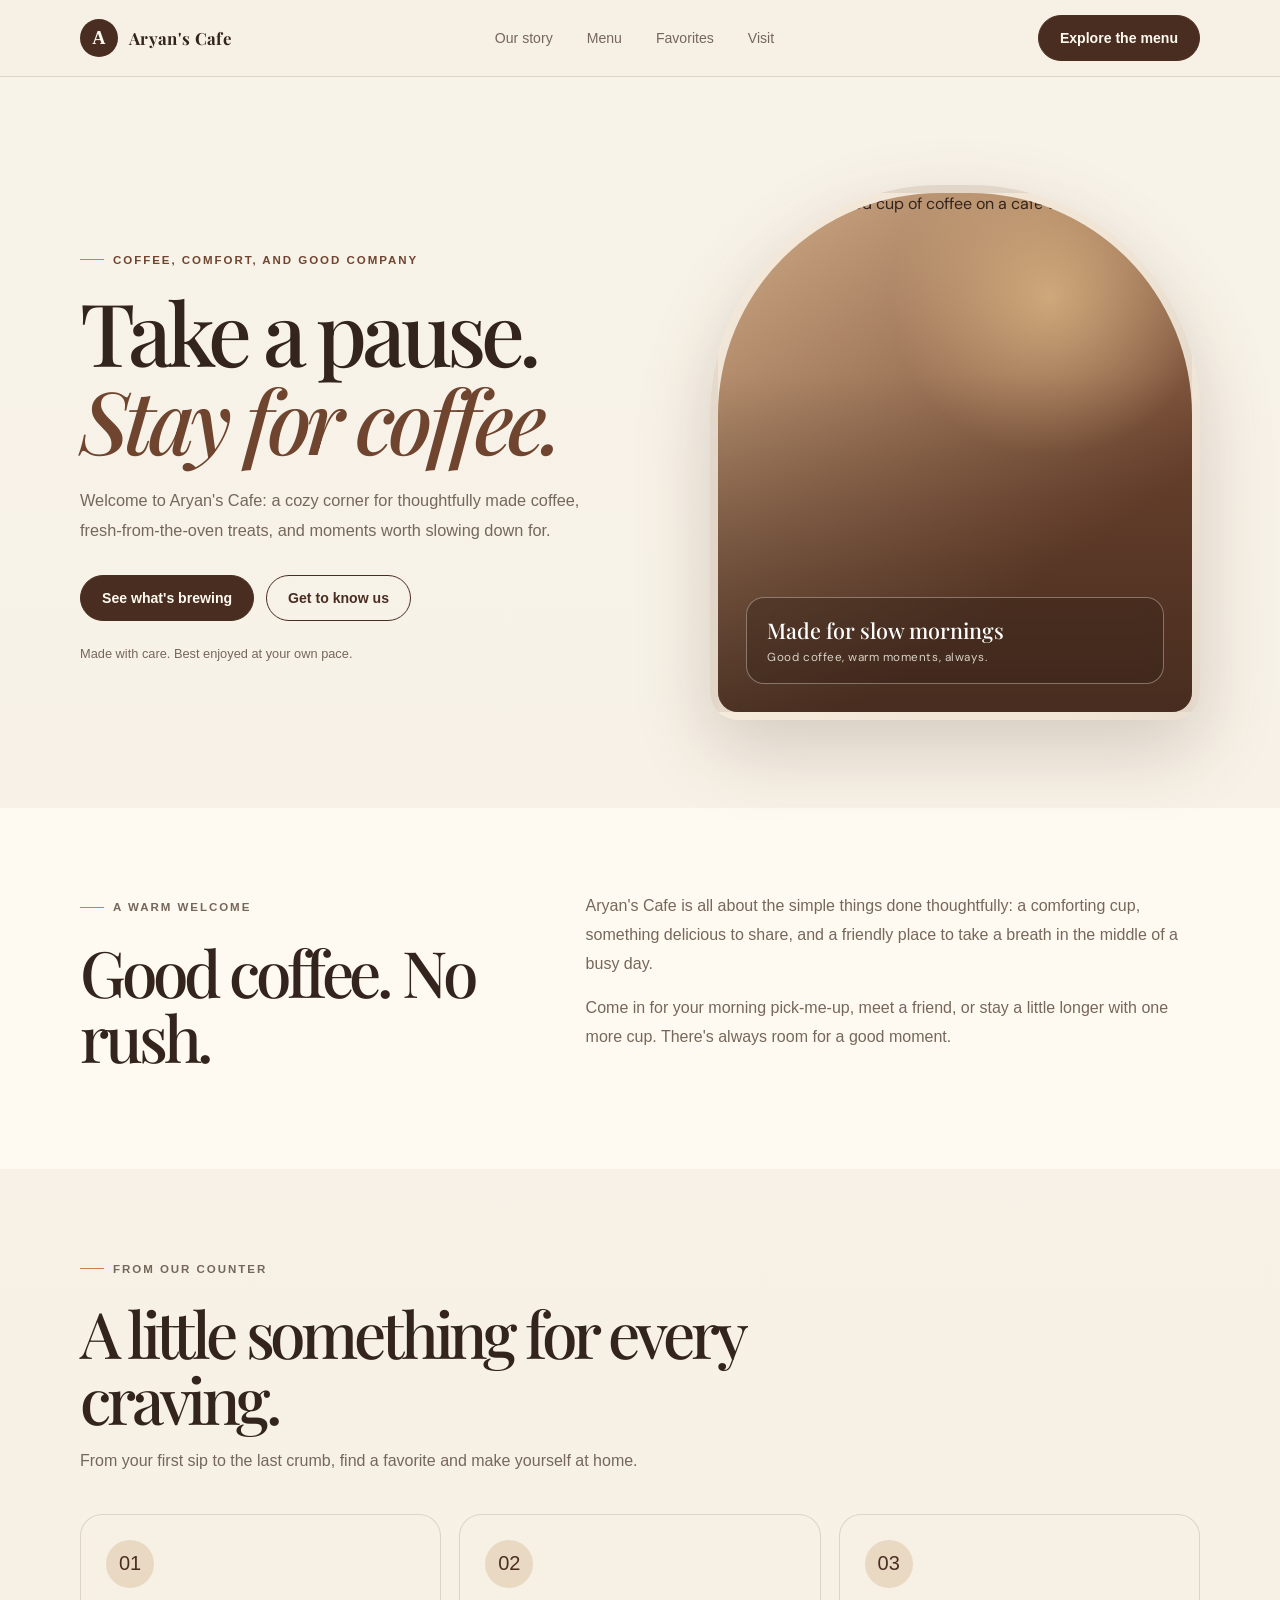
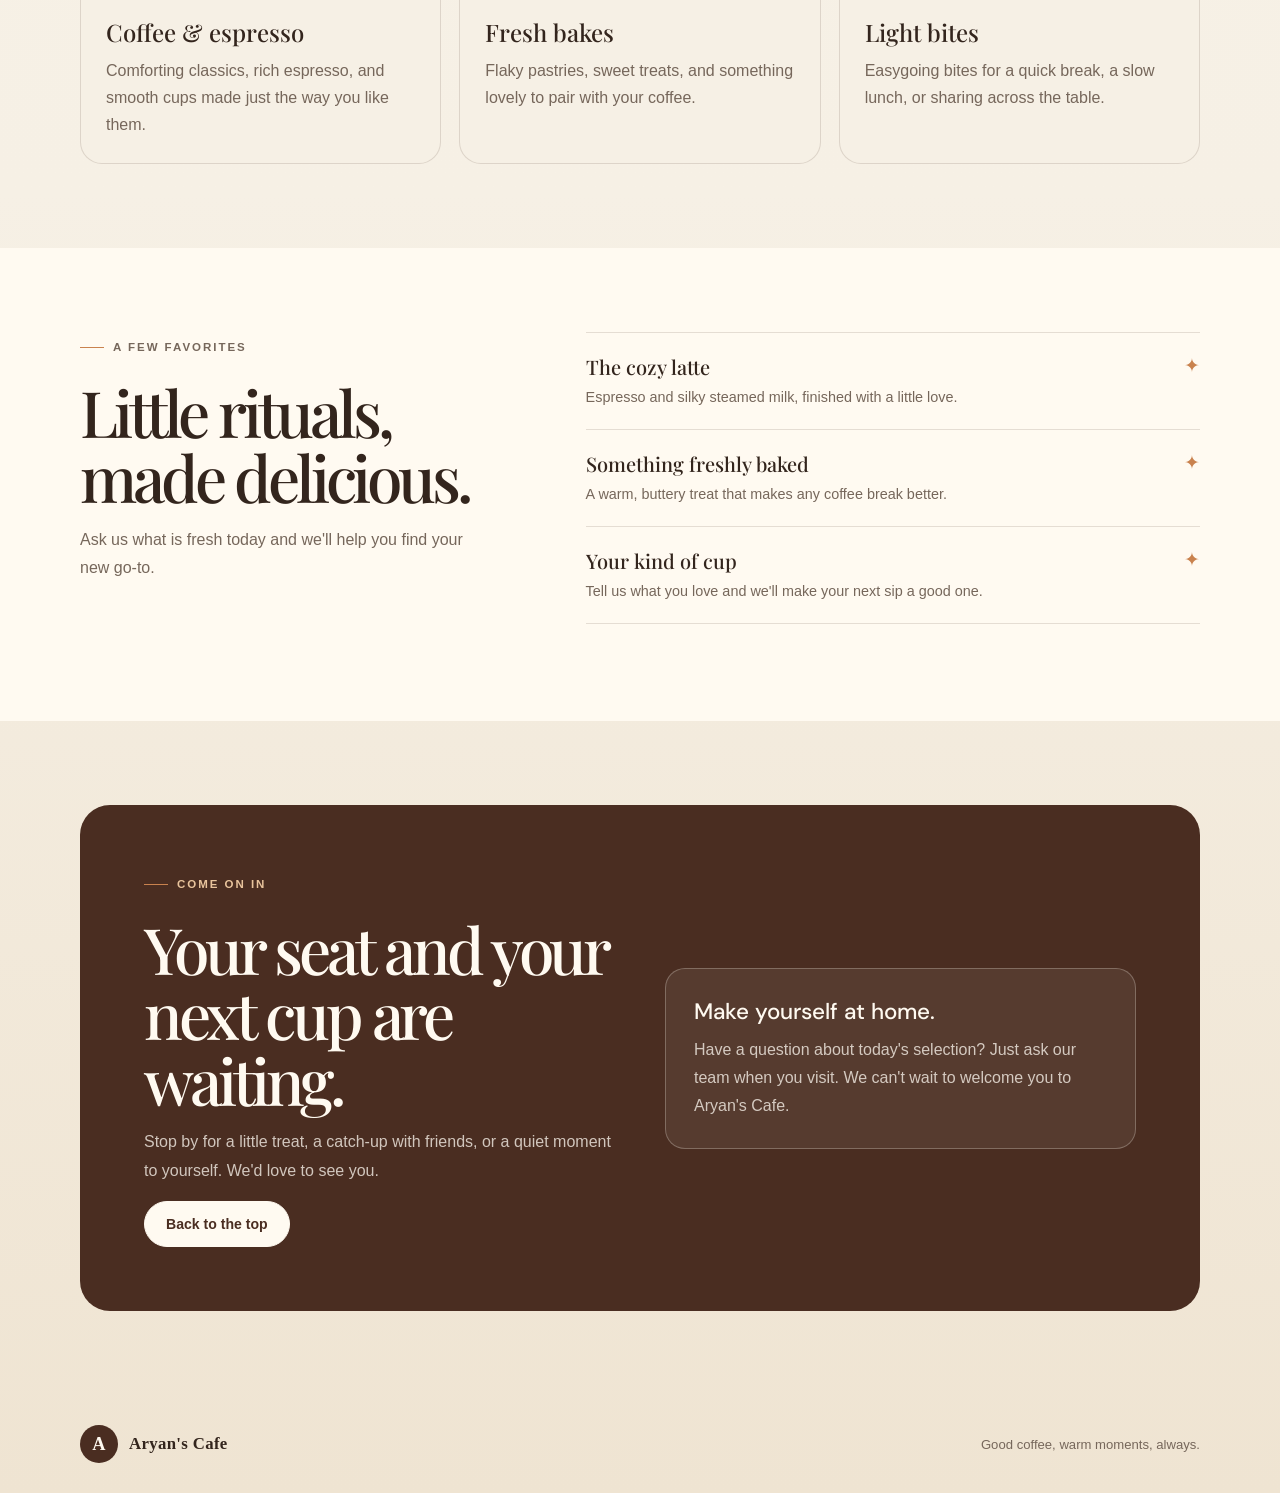
==== commit e449ed3f: "style: polish Aryan's Cafe theme Co-authored-by: Copilot <223556219+Copilot@users.noreply.github.com" ====
--- a/website.html
+++ b/website.html
@@ -5,7 +5,10 @@
   <meta name="viewport" content="width=device-width, initial-scale=1.0" />
   <meta name="theme-color" content="#f6f0e5" />
   <meta name="description" content="Aryan's Cafe is a cozy neighborhood spot for good coffee, fresh bakes, and unhurried moments." />
-  <title>Aryan's Cafe | Coffee, comfort, and good company</title>
+  <title>Aryan's Cafe | A pause worth taking</title>
+  <link rel="preconnect" href="https://fonts.googleapis.com" />
+  <link rel="preconnect" href="https://fonts.gstatic.com" crossorigin />
+  <link href="https://fonts.googleapis.com/css2?family=DM+Sans:wght@400;500;600;700&family=Playfair+Display:ital,wght@0,500;0,600;1,500;1,600&display=swap" rel="stylesheet" />
   <style>
     :root {
       color-scheme: light;
@@ -30,9 +33,9 @@
 
     body {
       margin: 0;
-      background: var(--cream);
+      background: linear-gradient(180deg, #f8f3e9 0%, var(--cream) 58%, #efe4d2 100%);
       color: var(--ink);
-      font-family: Georgia, "Times New Roman", serif;
+      font-family: "DM Sans", Arial, sans-serif;
       -webkit-font-smoothing: antialiased;
     }
 
@@ -69,6 +72,7 @@
       font-weight: 700;
       letter-spacing: 0.02em;
       white-space: nowrap;
+      font-family: "Playfair Display", Georgia, serif;
     }
 
     .brand-mark {
@@ -148,10 +152,11 @@
     h1 {
       max-width: 650px;
       margin-bottom: 22px;
-      font-size: clamp(3.35rem, 7.5vw, 6.55rem);
+      font-family: "Playfair Display", Georgia, serif;
+      font-size: clamp(3.25rem, 6.8vw, 5.85rem);
       font-weight: 500;
-      letter-spacing: -0.075em;
-      line-height: 0.96;
+      letter-spacing: -0.06em;
+      line-height: 1.02;
     }
 
     h1 em {
@@ -178,105 +183,68 @@
     }
 
     .hero-art {
-      min-height: 475px;
+      min-height: 535px;
       position: relative;
-      display: grid;
-      place-items: center;
       overflow: hidden;
-      border-radius: 48% 48% 34px 34px;
+      margin: 0;
+      border: 8px solid rgba(255, 250, 241, 0.8);
+      border-radius: 230px 230px 28px 28px;
       background:
-        radial-gradient(ellipse at 51% 58%, rgba(255, 250, 241, 0.65) 0 22%, transparent 22.5%),
-        radial-gradient(ellipse at 50% 57%, #bc8256 0 38%, transparent 38.5%),
-        linear-gradient(145deg, #d5b08a, #a46b48 62%, #79503b);
-      box-shadow: var(--shadow);
-    }
-
-    .hero-art::before,
+        radial-gradient(circle at 70% 20%, rgba(238, 199, 144, 0.65), transparent 30%),
+        linear-gradient(145deg, #d5b08a, #70452f 72%);
+      box-shadow: 0 28px 78px rgba(74, 45, 33, 0.2);
+      isolation: isolate;
+    }
+
     .hero-art::after {
       position: absolute;
-      border: 1px solid rgba(255, 250, 241, 0.38);
-      border-radius: 50%;
+      inset: 0;
+      z-index: 1;
+      background: linear-gradient(180deg, rgba(42, 27, 20, 0.02) 35%, rgba(42, 27, 20, 0.58) 100%);
       content: "";
     }
 
-    .hero-art::before { inset: 20px; }
-    .hero-art::after { inset: 34px; }
-
-    .cup {
-      width: 218px;
-      height: 155px;
-      position: relative;
-      z-index: 1;
-      margin-top: 70px;
-      border: 8px solid #fffaf1;
-      border-radius: 12px 12px 72px 72px;
-      background: linear-gradient(180deg, #805038 0 17%, #f3e7d4 17% 100%);
-      box-shadow: 0 25px 35px rgba(63, 35, 22, 0.22);
-      transform: rotate(-7deg);
-    }
-
-    .cup::after {
-      width: 58px;
-      height: 65px;
+    .hero-photo {
+      width: 100%;
+      height: 100%;
       position: absolute;
-      top: 25px;
-      right: -58px;
-      border: 10px solid #fffaf1;
-      border-left: 0;
-      border-radius: 0 38px 38px 0;
-      content: "";
-    }
-
-    .cup::before {
-      width: 94px;
-      height: 14px;
-      position: absolute;
-      top: -18px;
-      left: 54px;
-      border-radius: 50%;
-      background: #593723;
-      content: "";
-    }
-
-    .steam {
-      width: 18px;
-      height: 62px;
-      position: absolute;
-      top: -95px;
-      left: 91px;
-      border-left: 2px solid rgba(255, 250, 241, 0.8);
-      border-radius: 50%;
-      transform: rotate(12deg);
-    }
-
-    .steam::before,
-    .steam::after {
-      width: 18px;
-      height: 54px;
-      position: absolute;
-      top: 8px;
-      left: 34px;
-      border-left: 2px solid rgba(255, 250, 241, 0.55);
-      border-radius: 50%;
-      content: "";
-    }
-
-    .steam::after { left: 70px; top: -2px; }
+      inset: 0;
+      z-index: 0;
+      object-fit: cover;
+      object-position: center;
+      transition: transform 700ms ease;
+    }
+
+    .hero-art:hover .hero-photo { transform: scale(1.035); }
 
     .art-label {
       position: absolute;
-      right: 24px;
-      bottom: 24px;
+      left: 28px;
+      right: 28px;
+      bottom: 28px;
       z-index: 2;
-      padding: 11px 15px;
-      border: 1px solid rgba(255, 250, 241, 0.55);
-      border-radius: 999px;
-      background: rgba(74, 45, 33, 0.38);
+      padding: 18px 20px;
+      border: 1px solid rgba(255, 250, 241, 0.35);
+      border-radius: 18px;
+      background: rgba(48, 31, 23, 0.32);
       color: white;
-      font-family: Arial, sans-serif;
-      font-size: 0.76rem;
-      letter-spacing: 0.08em;
-      text-transform: uppercase;
+      font-size: 0.82rem;
+      letter-spacing: 0.04em;
+      backdrop-filter: blur(8px);
+    }
+
+    .art-label strong {
+      display: block;
+      margin-bottom: 4px;
+      font-family: "Playfair Display", Georgia, serif;
+      font-size: 1.35rem;
+      font-weight: 500;
+      letter-spacing: 0;
+    }
+
+    .art-label span {
+      color: rgba(255, 250, 241, 0.8);
+      font-size: 0.73rem;
     }
 
     .section { padding: 84px 0; }
@@ -291,6 +259,7 @@
     .story-copy h2,
     .visit-copy h2 {
       margin-bottom: 16px;
+      font-family: "Playfair Display", Georgia, serif;
       font-size: clamp(2.4rem, 5vw, 4.25rem);
       font-weight: 500;
       letter-spacing: -0.065em;
@@ -335,7 +304,7 @@
       font-size: 1.25rem;
     }
 
-    .menu-card h3 { margin-bottom: 9px; font-size: 1.5rem; font-weight: 500; }
+    .menu-card h3 { margin-bottom: 9px; font-family: "Playfair Display", Georgia, serif; font-size: 1.5rem; font-weight: 500; }
     .menu-card p { margin: 0; color: var(--muted); font-family: Arial, sans-serif; line-height: 1.7; }
 
     .favorites {
@@ -355,7 +324,7 @@
       border-bottom: 1px solid var(--line);
     }
 
-    .favorite h3 { margin-bottom: 6px; font-size: 1.25rem; font-weight: 500; }
+    .favorite h3 { margin-bottom: 6px; font-family: "Playfair Display", Georgia, serif; font-size: 1.25rem; font-weight: 500; }
     .favorite p { margin: 0; color: var(--muted); font-family: Arial, sans-serif; font-size: 0.9rem; line-height: 1.6; }
     .favorite-mark { color: var(--caramel); font-size: 1.2rem; }
 
@@ -413,7 +382,7 @@
 
     @media (max-width: 800px) {
       .hero-grid { grid-template-columns: 1fr; }
-      .hero-art { min-height: 390px; max-width: 540px; width: 100%; margin: 0 auto; }
+      .hero-art { min-height: 440px; max-width: 540px; width: 100%; margin: 0 auto; }
       .menu-grid { grid-template-columns: 1fr; }
       .menu-card { min-height: 0; }
       .menu-icon { margin-bottom: 18px; }
@@ -426,8 +395,8 @@
       .nav-links { order: 3; width: 100%; justify-content: space-between; gap: 10px; font-size: 0.78rem; }
       .nav > .button { min-height: 40px; padding: 0 15px; font-size: 0.8rem; }
       .hero { padding-top: 56px; }
-      .hero-art { min-height: 320px; }
-      .cup { transform: scale(0.82) rotate(-7deg); }
+      .hero-art { min-height: 350px; }
+      .art-label { left: 16px; right: 16px; bottom: 16px; }
       .section { padding: 64px 0; }
       .visit { padding: 28px 22px; }
       .footer-row { align-items: flex-start; flex-direction: column; }
@@ -463,7 +432,7 @@
       <div class="wrap hero-grid">
         <div>
           <p class="eyebrow">Coffee, comfort, and good company</p>
-          <h1>A little cup of <em>happy.</em></h1>
+          <h1>Take a pause.<br /><em>Stay for coffee.</em></h1>
           <p class="intro">
             Welcome to Aryan's Cafe: a cozy corner for thoughtfully made coffee,
             fresh-from-the-oven treats, and moments worth slowing down for.
@@ -474,10 +443,17 @@
           </div>
           <p class="hero-note">Made with care. Best enjoyed at your own pace.</p>
         </div>
-        <div class="hero-art" role="img" aria-label="Illustration of a warm cup of coffee">
-          <div class="cup"><span class="steam" aria-hidden="true"></span></div>
-          <span class="art-label">Your cozy coffee stop</span>
-        </div>
+        <figure class="hero-art">
+          <img
+            class="hero-photo"
+            src="https://images.unsplash.com/photo-1495474472287-4d71bcdd2085?auto=format&amp;fit=crop&amp;w=1200&amp;q=85"
+            alt="A freshly prepared cup of coffee on a cafe table"
+          />
+          <figcaption class="art-label">
+            <strong>Made for slow mornings</strong>
+            <span>Good coffee, warm moments, always.</span>
+          </figcaption>
+        </figure>
       </div>
     </section>
 
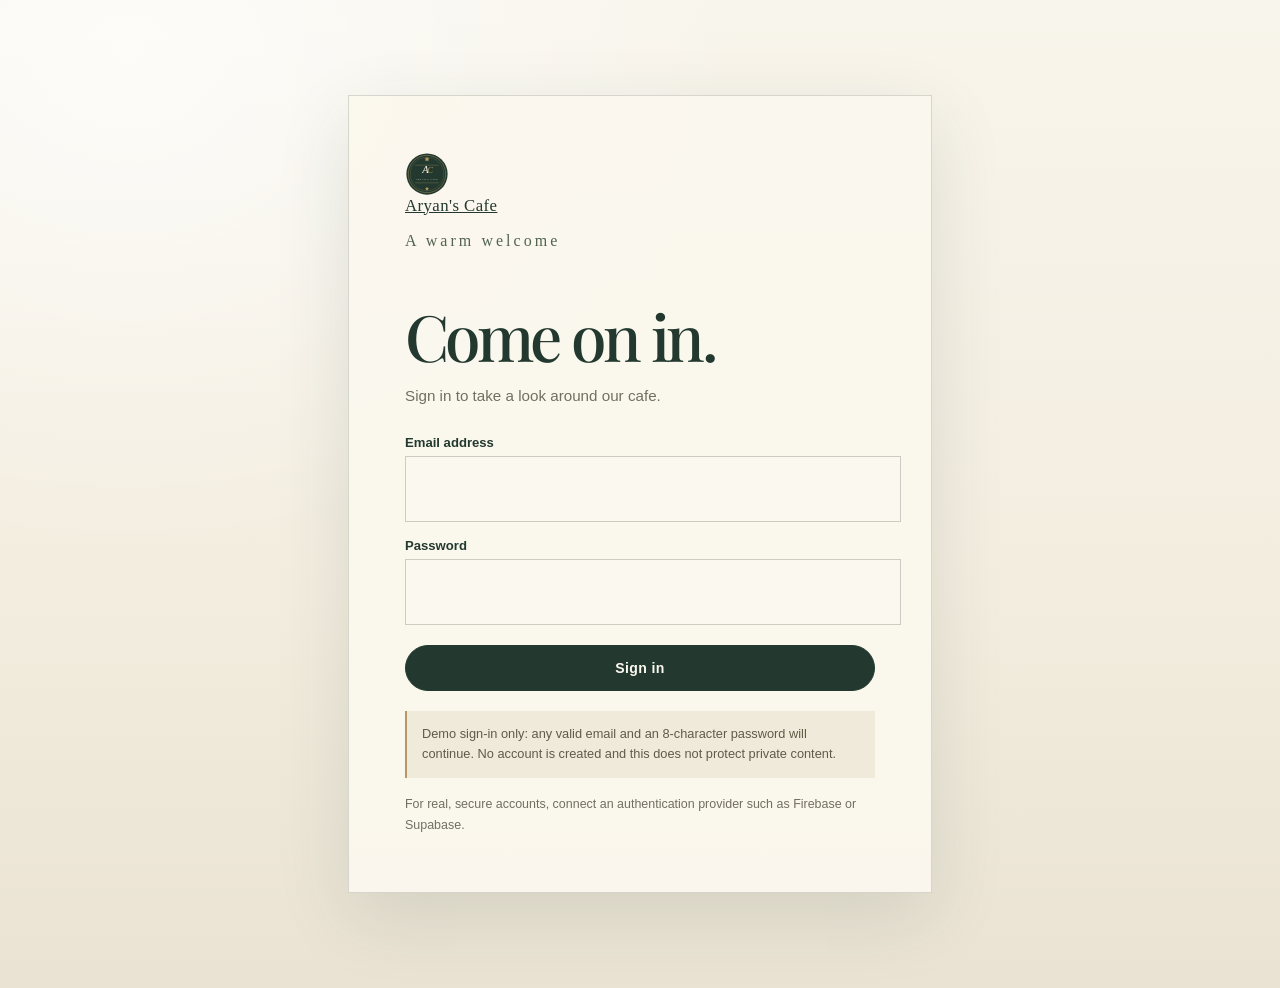
==== commit 61026cac: "feat: add cafe login and expanded coffee menu - Apply the old-money theme, custom logo, and cafe pho" ====
--- a/website.html
+++ b/website.html
@@ -3,7 +3,7 @@
 <head>
   <meta charset="UTF-8" />
   <meta name="viewport" content="width=device-width, initial-scale=1.0" />
-  <meta name="theme-color" content="#f6f0e5" />
+  <meta name="theme-color" content="#f3eddf" />
   <meta name="description" content="Aryan's Cafe is a cozy neighborhood spot for good coffee, fresh bakes, and unhurried moments." />
   <title>Aryan's Cafe | A pause worth taking</title>
   <link rel="preconnect" href="https://fonts.googleapis.com" />
@@ -409,21 +409,24 @@
       }
     }
   </style>
+  <link rel="stylesheet" href="site.css" />
+  <script src="site.js" defer></script>
+  <script src="auth.js" defer></script>
 </head>
 <body>
   <header class="topbar">
     <nav class="wrap nav" aria-label="Main navigation">
-      <a class="brand" href="#home" aria-label="Aryan's Cafe home">
-        <span class="brand-mark" aria-hidden="true">A</span>
+      <a class="brand" href="index.html" aria-label="Aryan's Cafe home">
+        <img class="brand-logo" src="aryans-cafe-logo.svg" alt="" />
         <span>Aryan's Cafe</span>
       </a>
       <div class="nav-links">
-        <a href="#about">Our story</a>
-        <a href="#menu">Menu</a>
-        <a href="#favorites">Favorites</a>
-        <a href="#visit">Visit</a>
-      </div>
-      <a class="button" href="#menu">Explore the menu</a>
+        <a href="story.html">Our story</a>
+        <a href="menu.html">Menu</a>
+        <a href="favorites.html">Favorites</a>
+        <a href="visit.html">Visit</a>
+      </div>
+      <a class="button" href="index.html#booking">Book a table</a>
     </nav>
   </header>
 
@@ -540,6 +543,29 @@
       </div>
     </section>
 
+    <section class="photo-strip">
+      <div class="wrap">
+        <div class="section-heading">
+          <p class="eyebrow">A place to linger</p>
+          <h2>Little moments, beautifully made.</h2>
+        </div>
+        <div class="photo-grid">
+          <figure class="photo-card">
+            <img src="https://images.unsplash.com/photo-1554118811-1e0d58224f24?auto=format&amp;fit=crop&amp;w=900&amp;q=85" alt="Warm, sunlit cafe interior with inviting tables" loading="lazy" />
+            <figcaption>A welcoming corner</figcaption>
+          </figure>
+          <figure class="photo-card">
+            <img src="https://images.unsplash.com/photo-1509440159596-0249088772ff?auto=format&amp;fit=crop&amp;w=900&amp;q=85" alt="Freshly baked bread and pastries" loading="lazy" />
+            <figcaption>Fresh from the oven</figcaption>
+          </figure>
+          <figure class="photo-card">
+            <img src="https://images.unsplash.com/photo-1495474472287-4d71bcdd2085?auto=format&amp;fit=crop&amp;w=900&amp;q=85" alt="A carefully prepared cup of coffee" loading="lazy" />
+            <figcaption>Your next favourite cup</figcaption>
+          </figure>
+        </div>
+      </div>
+    </section>
+
     <section class="section" id="visit">
       <div class="wrap visit">
         <div class="visit-copy">
@@ -560,12 +586,79 @@
         </aside>
       </div>
     </section>
+
+    <section class="guest-experience" id="booking">
+      <div class="wrap experience-grid">
+        <div class="experience-copy">
+          <p class="eyebrow">A little note from you</p>
+          <h2>Good evenings begin around the table.</h2>
+          <p>Planning a coffee date or a slow afternoon? Send us a table request and we'll get back to you to confirm.</p>
+          <div class="rating-box">
+            <h3>Rate your visit</h3>
+            <p>Your feedback helps us make every visit a little warmer.</p>
+            <fieldset class="rating-control" data-rating-form>
+              <legend>Choose a star rating</legend>
+              <input id="rating-5" type="radio" name="rating" value="5" />
+              <label for="rating-5" aria-label="5 stars">★</label>
+              <input id="rating-4" type="radio" name="rating" value="4" />
+              <label for="rating-4" aria-label="4 stars">★</label>
+              <input id="rating-3" type="radio" name="rating" value="3" />
+              <label for="rating-3" aria-label="3 stars">★</label>
+              <input id="rating-2" type="radio" name="rating" value="2" />
+              <label for="rating-2" aria-label="2 stars">★</label>
+              <input id="rating-1" type="radio" name="rating" value="1" />
+              <label for="rating-1" aria-label="1 star">★</label>
+            </fieldset>
+            <p class="rating-status" data-rating-status aria-live="polite"></p>
+          </div>
+        </div>
+        <div class="booking-box">
+          <h3>Book your table</h3>
+          <p>Share a few details and your email app will open with a ready-to-send request.</p>
+          <form class="booking-form" data-booking-form>
+            <label class="form-field form-field-wide">Your name
+              <input name="name" autocomplete="name" required />
+            </label>
+            <label class="form-field">Email address
+              <input type="email" name="email" autocomplete="email" required />
+            </label>
+            <label class="form-field">Phone (optional)
+              <input type="tel" name="phone" autocomplete="tel" />
+            </label>
+            <label class="form-field">Date
+              <input type="date" name="date" required />
+            </label>
+            <label class="form-field">Time
+              <input type="time" name="time" required />
+            </label>
+            <label class="form-field">Guests
+              <select name="guests" required>
+                <option value="1">1 guest</option>
+                <option value="2" selected>2 guests</option>
+                <option value="3">3 guests</option>
+                <option value="4">4 guests</option>
+                <option value="5">5 guests</option>
+                <option value="6">6 guests</option>
+                <option value="7">7 guests</option>
+                <option value="8">8 guests</option>
+              </select>
+            </label>
+            <label class="form-field">Notes (optional)
+              <input name="notes" />
+            </label>
+            <button class="button form-field-wide" type="submit">Request a table</button>
+          </form>
+          <p class="booking-note">Your table isn't confirmed until our team replies to your request.</p>
+          <p class="booking-status" data-booking-status aria-live="polite"></p>
+        </div>
+      </div>
+    </section>
   </main>
 
   <footer>
     <div class="wrap footer-row">
-      <a class="brand" href="#home">
-        <span class="brand-mark" aria-hidden="true">A</span>
+      <a class="brand" href="index.html">
+        <img class="brand-logo" src="aryans-cafe-logo.svg" alt="" />
         <span>Aryan's Cafe</span>
       </a>
       <span>Good coffee, warm moments, always.</span>
--- a/site.css
+++ b/site.css
@@ -0,0 +1,296 @@
+:root {
+  color-scheme: light;
+  --cream: #f3eddf;
+  --paper: #fbf8ef;
+  --ink: #26352c;
+  --muted: #716f60;
+  --coffee: #526451;
+  --coffee-dark: #23392f;
+  --caramel: #b49a61;
+  --sage: #8d9675;
+  --line: rgba(57, 65, 50, 0.18);
+  --shadow: 0 24px 70px rgba(35, 57, 47, 0.12);
+}
+
+html { scroll-behavior: smooth; scroll-padding-top: 100px; }
+body {
+  background:
+    radial-gradient(ellipse at 10% 5%, rgba(255,255,255,.7), transparent 38%),
+    linear-gradient(180deg, #f8f5ec 0%, var(--cream) 60%, #eae3d3 100%);
+  color: var(--ink);
+}
+a { color: inherit; }
+a:focus-visible, button:focus-visible, input:focus-visible, select:focus-visible, textarea:focus-visible {
+  outline: 3px solid var(--caramel);
+  outline-offset: 3px;
+}
+.topbar {
+  border-bottom-color: var(--line);
+  background: rgba(248, 245, 236, .94);
+}
+.nav { gap: clamp(14px, 2vw, 26px); }
+.brand {
+  gap: 10px;
+  color: var(--coffee-dark);
+  font-size: 1.05rem;
+  letter-spacing: .025em;
+}
+.brand-logo {
+  width: 44px;
+  height: 44px;
+  flex: 0 0 auto;
+  display: block;
+}
+.nav-links { gap: clamp(12px, 2.2vw, 28px); color: #65695c; }
+.nav-links a {
+  position: relative;
+  padding: 8px 0;
+  transition: color 180ms ease;
+}
+.nav-links a:hover, .nav-links a[aria-current="page"] { color: var(--coffee-dark); }
+.nav-links a[aria-current="page"]::after {
+  position: absolute;
+  right: 0;
+  bottom: 1px;
+  left: 0;
+  height: 1px;
+  background: var(--caramel);
+  content: "";
+}
+.button {
+  min-height: 46px;
+  display: inline-flex;
+  align-items: center;
+  justify-content: center;
+  padding: 0 21px;
+  border: 1px solid var(--coffee-dark);
+  border-radius: 999px;
+  font: 700 .88rem Arial, sans-serif;
+  transition: transform 180ms ease, background 180ms ease;
+  border-color: var(--coffee-dark);
+  background: var(--coffee-dark);
+  color: var(--paper);
+  letter-spacing: .025em;
+}
+.button:hover { background: var(--coffee); }
+.button-light { background: transparent; color: var(--coffee-dark); }
+.button-light:hover { color: var(--paper); }
+.eyebrow { color: var(--coffee); letter-spacing: .19em; }
+h1, h2, h3 { color: var(--coffee-dark); }
+.hero { padding-top: clamp(62px, 9vw, 108px); }
+.hero-grid { gap: clamp(38px, 7vw, 88px); }
+.hero h1 { font-size: clamp(3.2rem, 6.8vw, 5.7rem); }
+.intro, .hero-note { color: var(--muted); }
+.hero-art {
+  border: 7px solid var(--paper);
+  border-radius: 230px 230px 24px 24px;
+  box-shadow: var(--shadow);
+}
+.art-label {
+  border-color: rgba(246, 241, 226, .42);
+  background: rgba(26, 43, 35, .55);
+}
+.section-paper { background: rgba(251, 248, 239, .82); }
+.section-heading h2, .story-copy h2, .visit-copy h2 { color: var(--coffee-dark); }
+.menu-card {
+  border-color: var(--line);
+  background: rgba(251, 248, 239, .8);
+}
+.menu-icon { background: #e8dfcb; color: var(--coffee-dark); }
+.menu-card h3, .favorite h3 { color: var(--coffee-dark); }
+.favorite-mark { color: var(--caramel); }
+.visit { background: var(--coffee-dark); }
+.visit .eyebrow { color: #d7c18d; }
+.visit .button { border-color: var(--paper); background: var(--paper); color: var(--coffee-dark); }
+.visit-card { border-color: rgba(251, 248, 239, .3); }
+.footer-row { color: var(--muted); }
+.footer-row .brand { color: var(--coffee-dark); }
+
+.photo-strip { padding: 28px 0 76px; }
+.photo-grid { display: grid; grid-template-columns: repeat(3, minmax(0, 1fr)); gap: 18px; }
+.photo-card {
+  position: relative;
+  min-height: 270px;
+  overflow: hidden;
+  margin: 0;
+  border: 5px solid var(--paper);
+  border-radius: 5px;
+  background: #d6cbb7;
+  box-shadow: 0 14px 36px rgba(35, 57, 47, .1);
+}
+.photo-card img { width: 100%; height: 100%; position: absolute; inset: 0; object-fit: cover; transition: transform 450ms ease; }
+.photo-card:hover img { transform: scale(1.035); }
+.photo-card figcaption {
+  position: absolute;
+  right: 0;
+  bottom: 0;
+  left: 0;
+  padding: 34px 18px 16px;
+  background: linear-gradient(transparent, rgba(28, 42, 34, .78));
+  color: #fffaf0;
+  font: 500 1.15rem "Playfair Display", Georgia, serif;
+}
+
+.guest-experience { padding: 76px 0; background: var(--paper); }
+.experience-grid { display: grid; grid-template-columns: .8fr 1.2fr; gap: clamp(36px, 8vw, 96px); align-items: start; }
+.experience-copy h2 { margin-bottom: 12px; font: 500 clamp(2.2rem, 4vw, 3.5rem)/1.08 "Playfair Display", Georgia, serif; letter-spacing: -.04em; }
+.experience-copy p, .booking-note { color: var(--muted); font: .95rem/1.75 Arial, sans-serif; }
+.rating-box, .booking-box {
+  padding: clamp(24px, 4vw, 38px);
+  border: 1px solid var(--line);
+  background: #f7f3e8;
+}
+.rating-box { margin-bottom: 18px; }
+.rating-box h3, .booking-box h3 { margin-bottom: 8px; font: 500 1.55rem "Playfair Display", Georgia, serif; }
+.rating-box p, .booking-box > p { margin-bottom: 16px; color: var(--muted); font: .9rem/1.65 Arial, sans-serif; }
+.rating-control { display: flex; flex-direction: row-reverse; justify-content: flex-end; gap: 5px; margin: 0; padding: 0; border: 0; }
+.rating-control legend { margin-bottom: 8px; color: var(--coffee-dark); font: 600 .85rem Arial, sans-serif; }
+.rating-control input { position: absolute; width: 1px; height: 1px; overflow: hidden; clip: rect(0,0,0,0); white-space: nowrap; clip-path: inset(50%); }
+.rating-control label { color: #b8b2a1; cursor: pointer; font-size: 2rem; line-height: 1; transition: color 120ms ease, transform 120ms ease; }
+.rating-control label:hover, .rating-control label:hover ~ label,
+.rating-control input:checked ~ label { color: var(--caramel); }
+.rating-control label:hover { transform: translateY(-2px); }
+.rating-control input:focus-visible + label { outline: 2px solid var(--caramel); outline-offset: 3px; }
+.rating-status, .booking-status { min-height: 1.4em; margin: 12px 0 0 !important; color: var(--coffee-dark) !important; font-size: .85rem !important; }
+.booking-form { display: grid; grid-template-columns: 1fr 1fr; gap: 14px; }
+.form-field { display: grid; gap: 6px; color: var(--coffee-dark); font: 600 .82rem Arial, sans-serif; }
+.form-field-wide { grid-column: 1 / -1; }
+.form-field input, .form-field select, .form-field textarea {
+  width: 100%;
+  min-height: 44px;
+  padding: 10px 12px;
+  border: 1px solid rgba(57, 65, 50, .24);
+  border-radius: 0;
+  background: var(--paper);
+  color: var(--ink);
+  font: 400 .92rem Arial, sans-serif;
+}
+.form-field textarea { min-height: 78px; resize: vertical; }
+.booking-form .button { min-height: 46px; cursor: pointer; }
+.booking-note { margin: 12px 0 0; font-size: .78rem; }
+
+.subpage-main {
+  min-height: calc(100vh - 160px);
+  padding: clamp(54px, 8vw, 100px) 0;
+}
+.page-lead {
+  display: grid;
+  grid-template-columns: 1.02fr .98fr;
+  align-items: center;
+  gap: clamp(34px, 7vw, 82px);
+  margin-bottom: 44px;
+}
+.page-lead .eyebrow { margin-bottom: 16px; }
+.page-lead h1 { margin-bottom: 18px; font-size: clamp(2.8rem, 6.2vw, 4.8rem); }
+.page-lead p:not(.eyebrow) { max-width: 600px; color: var(--muted); font: 1rem/1.8 Arial, sans-serif; }
+.page-photo {
+  width: 100%;
+  min-height: 330px;
+  max-height: 460px;
+  display: block;
+  border: 6px solid var(--paper);
+  object-fit: cover;
+  box-shadow: var(--shadow);
+}
+.content {
+  max-width: none;
+  border-color: var(--line);
+  border-radius: 0;
+  background: var(--paper);
+  box-shadow: 0 16px 40px rgba(35, 57, 47, .06);
+}
+.content p { color: var(--muted); }
+.page-cta { margin-top: 26px; }
+.menu-card { overflow: hidden; border-radius: 2px; padding: 0 0 24px; }
+.menu-card .menu-icon { margin: 22px 24px 18px; }
+.menu-card h2, .menu-card p { margin-right: 24px; margin-left: 24px; }
+.menu-photo { width: 100%; height: 190px; display: block; object-fit: cover; }
+.menu-card h2 { color: var(--coffee-dark); }
+.coffee-grid { margin-bottom: 48px; }
+.coffee-card { min-height: 0; }
+.coffee-card .menu-photo { height: 220px; }
+.coffee-card .menu-icon { width: auto; height: auto; display: block; margin: 20px 24px 8px; border-radius: 0; background: transparent; color: var(--caramel); font: 700 .7rem Arial, sans-serif; letter-spacing: .14em; }
+.coffee-card h2 { margin-bottom: 8px; }
+.coffee-card p { min-height: 3.4em; }
+.other-menu-title { margin: 54px 0 22px; font: 500 clamp(2rem,4vw,3rem) "Playfair Display", Georgia, serif; }
+.visit-page {
+  overflow: hidden;
+  border: 1px solid var(--line);
+  border-radius: 0;
+  background: var(--coffee-dark);
+}
+.visit-page-photo { min-height: 300px; width: 100%; height: 100%; object-fit: cover; }
+.visit-page .eyebrow { color: #d7c18d; }
+.visit-page h1 { color: var(--paper); }
+.visit-page .visit-copy p { color: rgba(251, 248, 239, .8); }
+.visit-page .visit-card { border-radius: 0; }
+.visit-page .visit-card strong { color: var(--paper); }
+.auth-logout {
+  padding: 8px 0;
+  border: 0;
+  background: transparent;
+  color: var(--muted);
+  cursor: pointer;
+  font: 600 .82rem Arial, sans-serif;
+}
+.auth-logout:hover { color: var(--coffee-dark); }
+.login-shell {
+  min-height: 100vh;
+  display: grid;
+  place-items: center;
+  padding: 36px 18px;
+}
+.login-card {
+  width: min(100%, 470px);
+  padding: clamp(30px, 7vw, 56px);
+  border: 1px solid var(--line);
+  background: rgba(251, 248, 239, .94);
+  box-shadow: var(--shadow);
+}
+.login-brand { margin-bottom: 38px; }
+.login-card h1 {
+  margin-bottom: 10px;
+  font: 500 clamp(2.8rem, 8vw, 4rem)/1.02 "Playfair Display", Georgia, serif;
+  letter-spacing: -.055em;
+}
+.login-intro, .login-footnote { color: var(--muted); font: .95rem/1.7 Arial, sans-serif; }
+.login-form { display: grid; gap: 16px; margin: 26px 0 20px; }
+.login-form .button { width: 100%; margin-top: 4px; cursor: pointer; }
+.auth-demo-note {
+  padding: 13px 15px;
+  border-left: 2px solid var(--caramel);
+  background: #f0eadb;
+  color: #625a46;
+  font: .8rem/1.6 Arial, sans-serif;
+}
+.login-footnote { margin: 16px 0 0; font-size: .78rem; }
+
+@media (max-width: 760px) {
+  .nav { flex-wrap: wrap; padding: 10px 0; }
+  .nav-links { order: 3; width: 100%; justify-content: space-between; }
+  .nav > .button { margin-left: auto; }
+}
+@media (max-width: 800px) {
+  .photo-grid { grid-template-columns: 1fr 1fr; }
+  .photo-card:last-child { display: none; }
+  .experience-grid, .page-lead { grid-template-columns: 1fr; }
+  .page-photo { min-height: 280px; max-height: 360px; }
+  .visit-page-photo { height: 300px; }
+}
+@media (max-width: 560px) {
+  .wrap { width: min(100% - 28px, 1120px); }
+  .nav { gap: 8px; }
+  .brand { font-size: .98rem; }
+  .brand-logo { width: 38px; height: 38px; }
+  .nav-links { gap: 8px; font-size: .76rem; }
+  .nav > .button { min-height: 40px; padding: 0 13px; font-size: .75rem; }
+  .auth-logout { font-size: .75rem; }
+  .photo-grid { grid-template-columns: 1fr; }
+  .photo-card, .photo-card:last-child { min-height: 250px; display: block; }
+  .experience-grid { gap: 26px; }
+  .booking-form { grid-template-columns: 1fr; }
+  .form-field-wide { grid-column: auto; }
+}
+@media (prefers-reduced-motion: reduce) {
+  *, *::before, *::after { scroll-behavior: auto !important; transition-duration: .01ms !important; }
+}
